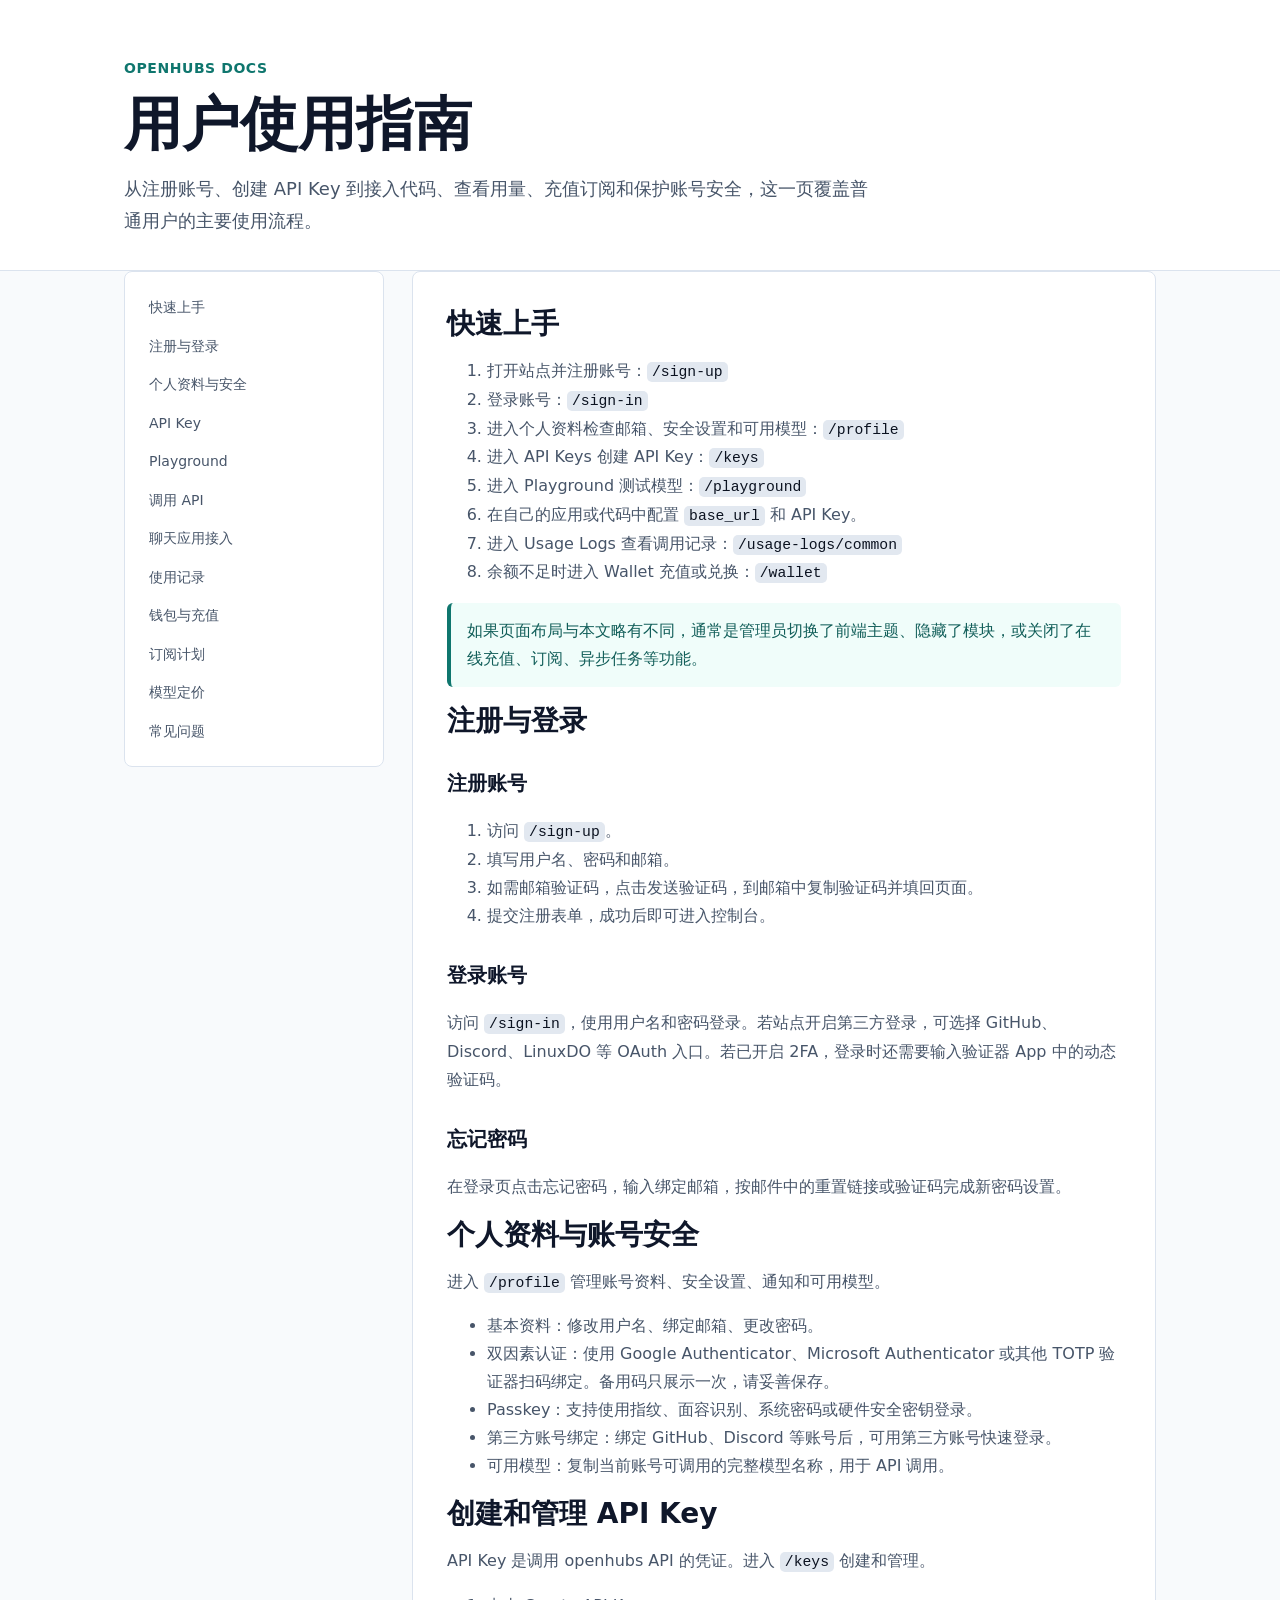
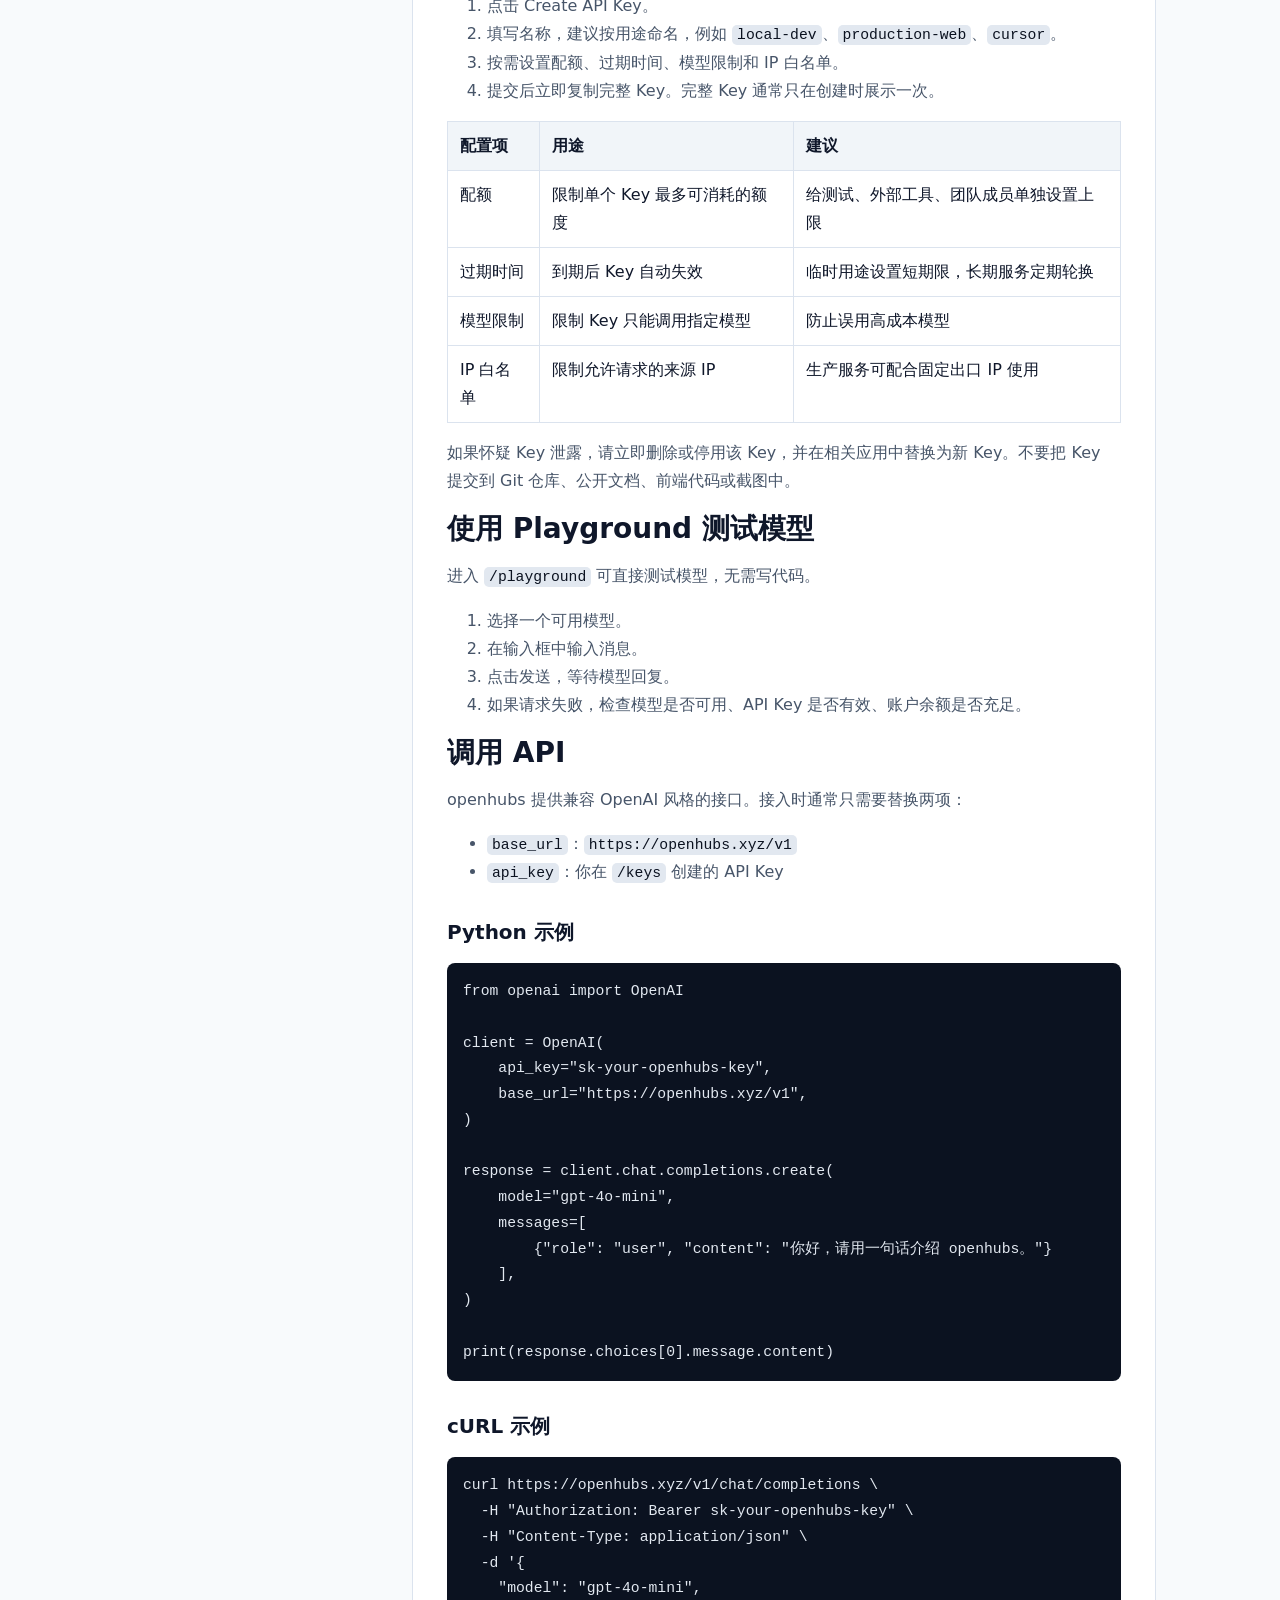
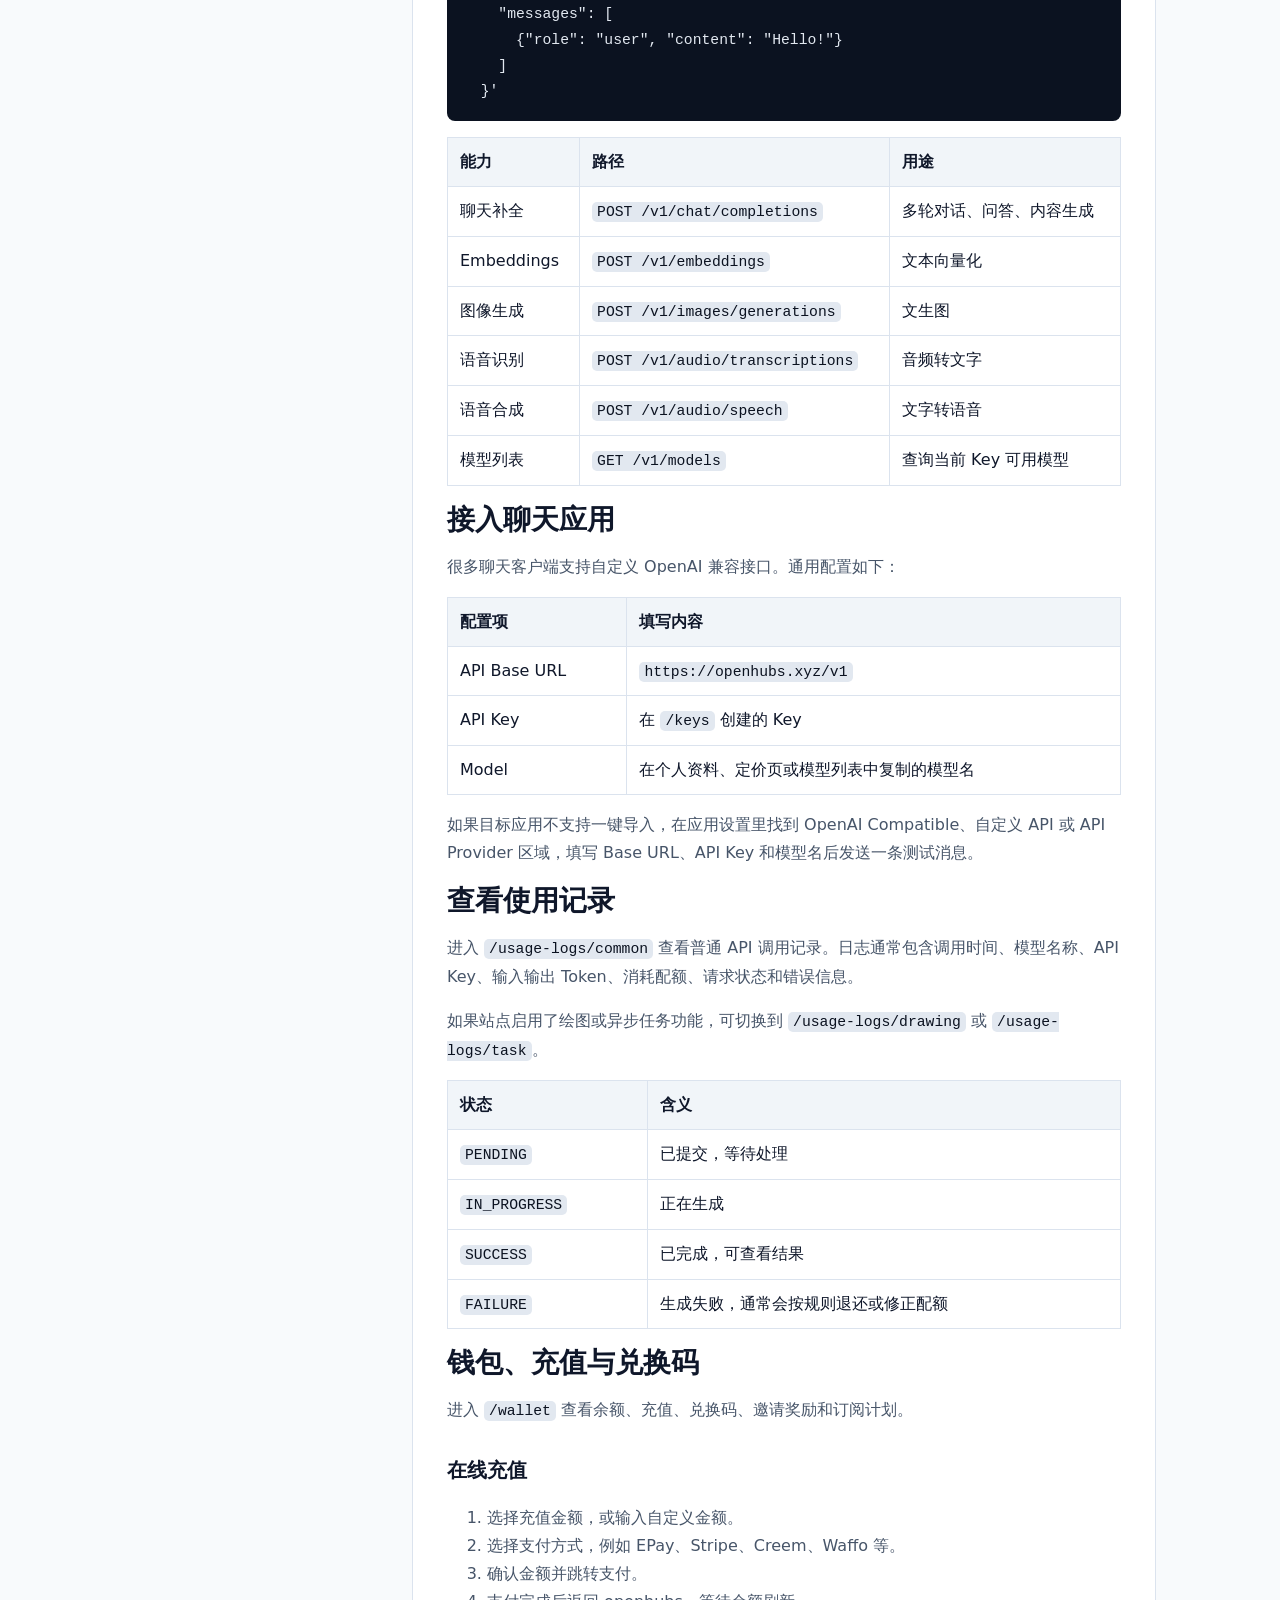
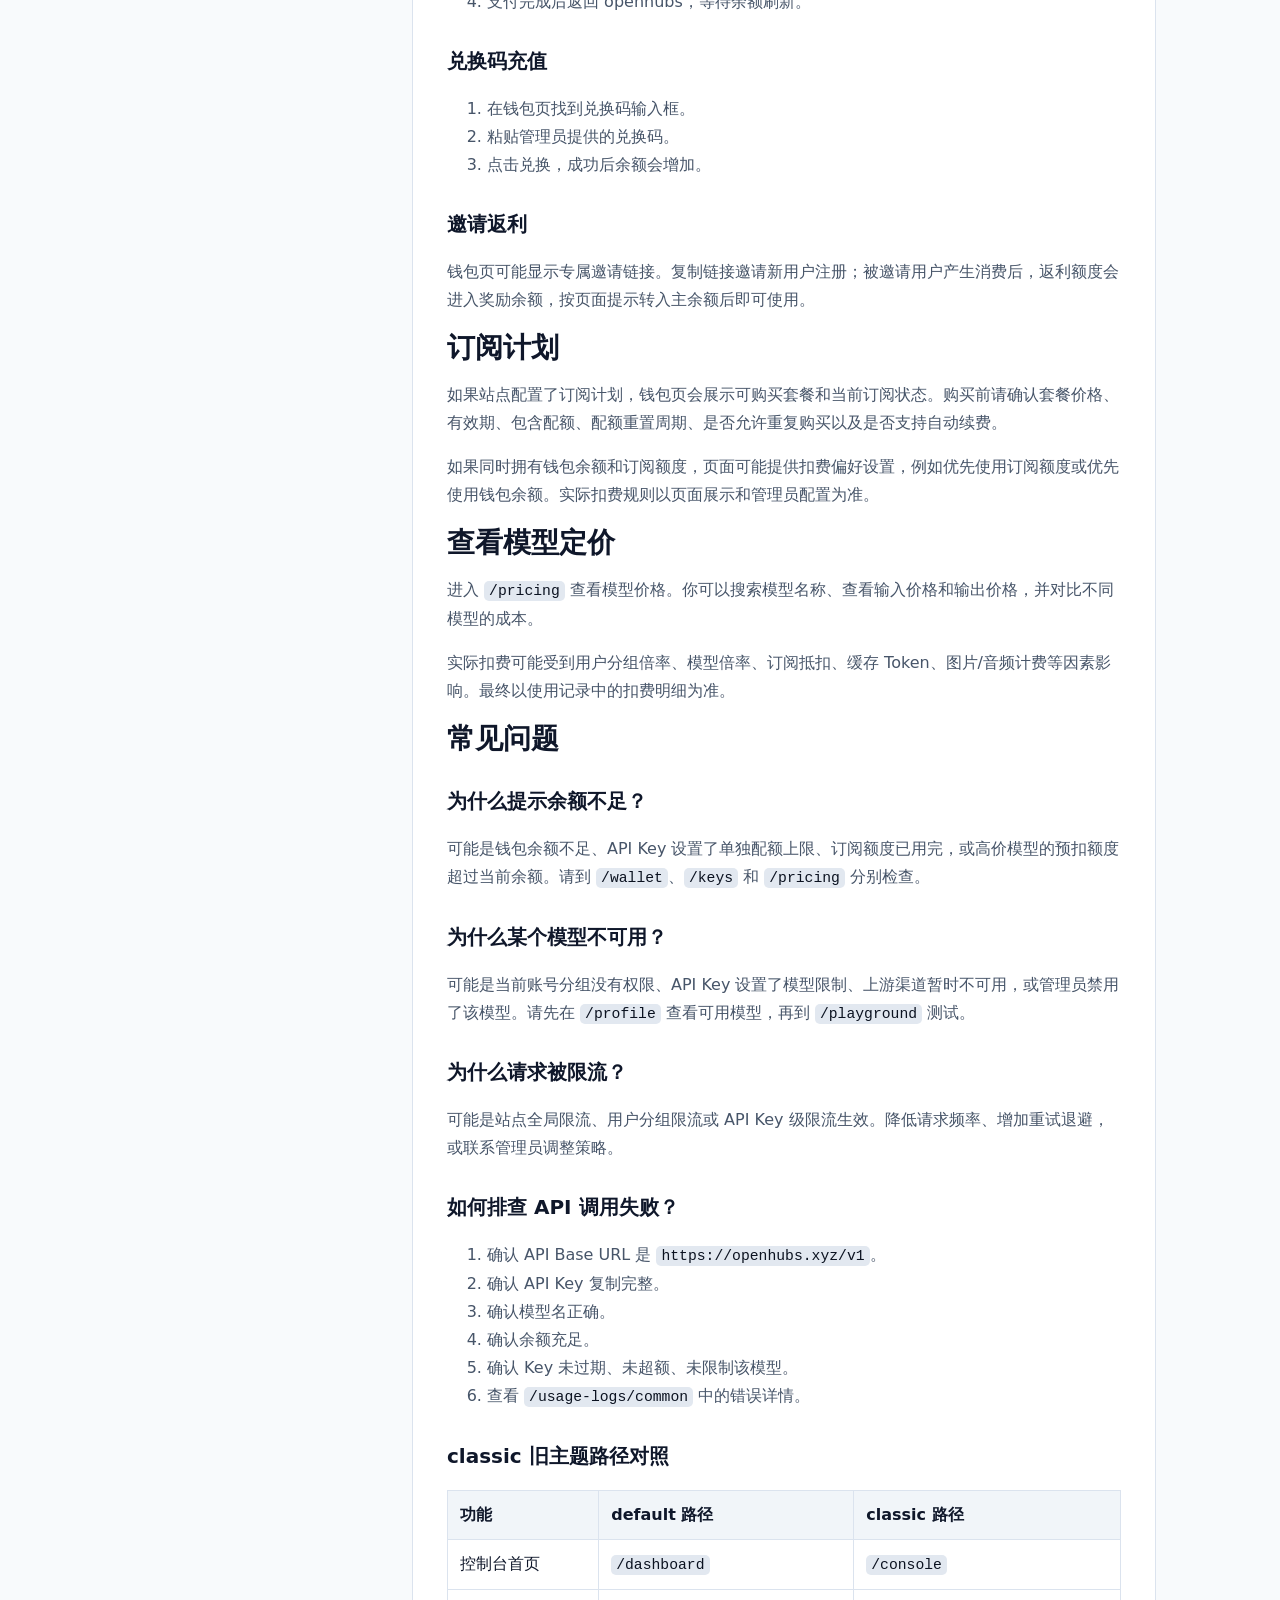
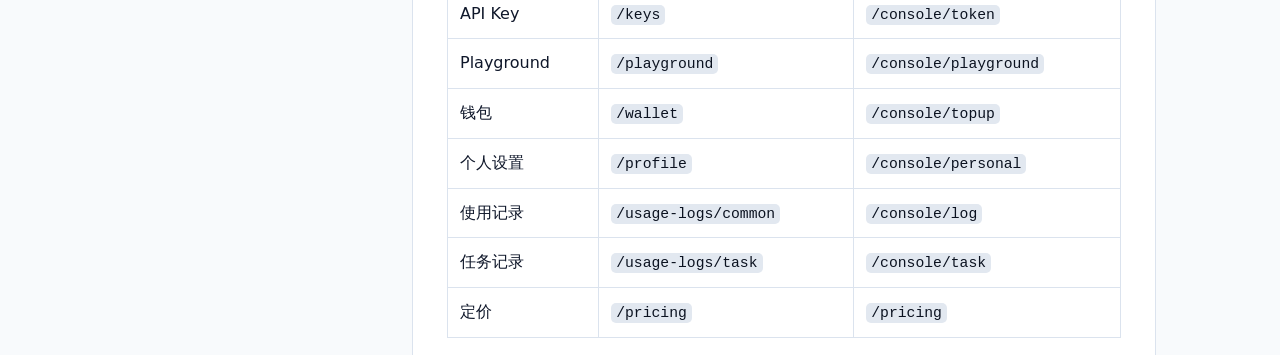
==== deploy/docs/user-guide/index.html @ 46c9d1e5 "Make shared links and onboarding reflect openhubs The deployed site still exposed New API in browser" ====
<!doctype html>
<html lang="zh-CN">
  <head>
    <meta charset="utf-8" />
    <meta name="viewport" content="width=device-width, initial-scale=1" />
    <title>openhubs 用户使用指南</title>
    <meta name="description" content="openhubs 注册登录、创建 API Key、调用 API、查看用量、充值订阅和账号安全指南。" />
    <style>
      :root {
        color-scheme: light;
        --bg: #f8fafc;
        --panel: #ffffff;
        --text: #0f172a;
        --muted: #475569;
        --border: #dbe3ee;
        --accent: #0f766e;
        --accent-soft: #ccfbf1;
        --code: #0b1220;
      }
      * {
        box-sizing: border-box;
      }
      body {
        margin: 0;
        background: var(--bg);
        color: var(--text);
        font-family:
          ui-sans-serif,
          system-ui,
          -apple-system,
          BlinkMacSystemFont,
          "Segoe UI",
          sans-serif;
        line-height: 1.75;
      }
      header {
        border-bottom: 1px solid var(--border);
        background: var(--panel);
      }
      .wrap {
        max-width: 1080px;
        margin: 0 auto;
        padding: 0 24px;
      }
      .hero {
        padding: 56px 24px 34px;
      }
      .eyebrow {
        margin: 0 0 12px;
        color: var(--accent);
        font-size: 14px;
        font-weight: 700;
        letter-spacing: 0.04em;
        text-transform: uppercase;
      }
      h1 {
        margin: 0;
        font-size: clamp(34px, 6vw, 58px);
        line-height: 1.08;
        letter-spacing: 0;
      }
      .lead {
        max-width: 760px;
        margin: 18px 0 0;
        color: var(--muted);
        font-size: 18px;
      }
      main {
        display: grid;
        grid-template-columns: 260px minmax(0, 1fr);
        gap: 28px;
        padding: 30px 24px 64px;
      }
      nav {
        position: sticky;
        top: 20px;
        align-self: start;
        border: 1px solid var(--border);
        border-radius: 8px;
        background: var(--panel);
        padding: 16px;
      }
      nav a {
        display: block;
        padding: 7px 8px;
        border-radius: 6px;
        color: var(--muted);
        text-decoration: none;
        font-size: 14px;
      }
      nav a:hover {
        background: var(--accent-soft);
        color: var(--accent);
      }
      article {
        min-width: 0;
        border: 1px solid var(--border);
        border-radius: 8px;
        background: var(--panel);
        padding: 34px;
      }
      h2 {
        margin: 42px 0 12px;
        padding-top: 10px;
        border-top: 1px solid var(--border);
        font-size: 28px;
        line-height: 1.25;
      }
      h2:first-child {
        margin-top: 0;
        padding-top: 0;
        border-top: 0;
      }
      h3 {
        margin: 28px 0 8px;
        font-size: 20px;
      }
      p,
      ul,
      ol {
        color: var(--muted);
      }
      a {
        color: var(--accent);
      }
      table {
        width: 100%;
        border-collapse: collapse;
        margin: 16px 0;
        overflow-wrap: anywhere;
      }
      th,
      td {
        border: 1px solid var(--border);
        padding: 10px 12px;
        text-align: left;
        vertical-align: top;
      }
      th {
        background: #f1f5f9;
        color: var(--text);
      }
      code {
        border-radius: 5px;
        background: #e2e8f0;
        padding: 2px 5px;
        color: var(--code);
        font-family: ui-monospace, SFMono-Regular, Menlo, Consolas, monospace;
        font-size: 0.92em;
      }
      pre {
        overflow-x: auto;
        border-radius: 8px;
        background: #0b1220;
        padding: 16px;
      }
      pre code {
        background: transparent;
        padding: 0;
        color: #e2e8f0;
      }
      .notice {
        border-left: 4px solid var(--accent);
        border-radius: 6px;
        background: #f0fdfa;
        padding: 14px 16px;
        color: #115e59;
      }
      @media (max-width: 860px) {
        main {
          display: block;
        }
        nav {
          position: static;
          margin-bottom: 18px;
        }
        article {
          padding: 24px;
        }
      }
    </style>
  </head>
  <body>
    <header>
      <div class="wrap hero">
        <p class="eyebrow">openhubs docs</p>
        <h1>用户使用指南</h1>
        <p class="lead">
          从注册账号、创建 API Key 到接入代码、查看用量、充值订阅和保护账号安全，这一页覆盖普通用户的主要使用流程。
        </p>
      </div>
    </header>
    <main class="wrap">
      <nav aria-label="目录">
        <a href="#quick-start">快速上手</a>
        <a href="#account">注册与登录</a>
        <a href="#security">个人资料与安全</a>
        <a href="#keys">API Key</a>
        <a href="#playground">Playground</a>
        <a href="#api">调用 API</a>
        <a href="#apps">聊天应用接入</a>
        <a href="#logs">使用记录</a>
        <a href="#wallet">钱包与充值</a>
        <a href="#subscription">订阅计划</a>
        <a href="#pricing">模型定价</a>
        <a href="#faq">常见问题</a>
      </nav>
      <article>
        <section id="quick-start">
          <h2>快速上手</h2>
          <ol>
            <li>打开站点并注册账号：<code>/sign-up</code></li>
            <li>登录账号：<code>/sign-in</code></li>
            <li>进入个人资料检查邮箱、安全设置和可用模型：<code>/profile</code></li>
            <li>进入 API Keys 创建 API Key：<code>/keys</code></li>
            <li>进入 Playground 测试模型：<code>/playground</code></li>
            <li>在自己的应用或代码中配置 <code>base_url</code> 和 API Key。</li>
            <li>进入 Usage Logs 查看调用记录：<code>/usage-logs/common</code></li>
            <li>余额不足时进入 Wallet 充值或兑换：<code>/wallet</code></li>
          </ol>
          <p class="notice">
            如果页面布局与本文略有不同，通常是管理员切换了前端主题、隐藏了模块，或关闭了在线充值、订阅、异步任务等功能。
          </p>
        </section>

        <section id="account">
          <h2>注册与登录</h2>
          <h3>注册账号</h3>
          <ol>
            <li>访问 <code>/sign-up</code>。</li>
            <li>填写用户名、密码和邮箱。</li>
            <li>如需邮箱验证码，点击发送验证码，到邮箱中复制验证码并填回页面。</li>
            <li>提交注册表单，成功后即可进入控制台。</li>
          </ol>
          <h3>登录账号</h3>
          <p>
            访问 <code>/sign-in</code>，使用用户名和密码登录。若站点开启第三方登录，可选择 GitHub、Discord、LinuxDO 等 OAuth 入口。若已开启 2FA，登录时还需要输入验证器 App 中的动态验证码。
          </p>
          <h3>忘记密码</h3>
          <p>在登录页点击忘记密码，输入绑定邮箱，按邮件中的重置链接或验证码完成新密码设置。</p>
        </section>

        <section id="security">
          <h2>个人资料与账号安全</h2>
          <p>进入 <code>/profile</code> 管理账号资料、安全设置、通知和可用模型。</p>
          <ul>
            <li>基本资料：修改用户名、绑定邮箱、更改密码。</li>
            <li>双因素认证：使用 Google Authenticator、Microsoft Authenticator 或其他 TOTP 验证器扫码绑定。备用码只展示一次，请妥善保存。</li>
            <li>Passkey：支持使用指纹、面容识别、系统密码或硬件安全密钥登录。</li>
            <li>第三方账号绑定：绑定 GitHub、Discord 等账号后，可用第三方账号快速登录。</li>
            <li>可用模型：复制当前账号可调用的完整模型名称，用于 API 调用。</li>
          </ul>
        </section>

        <section id="keys">
          <h2>创建和管理 API Key</h2>
          <p>API Key 是调用 openhubs API 的凭证。进入 <code>/keys</code> 创建和管理。</p>
          <ol>
            <li>点击 Create API Key。</li>
            <li>填写名称，建议按用途命名，例如 <code>local-dev</code>、<code>production-web</code>、<code>cursor</code>。</li>
            <li>按需设置配额、过期时间、模型限制和 IP 白名单。</li>
            <li>提交后立即复制完整 Key。完整 Key 通常只在创建时展示一次。</li>
          </ol>
          <table>
            <thead>
              <tr><th>配置项</th><th>用途</th><th>建议</th></tr>
            </thead>
            <tbody>
              <tr><td>配额</td><td>限制单个 Key 最多可消耗的额度</td><td>给测试、外部工具、团队成员单独设置上限</td></tr>
              <tr><td>过期时间</td><td>到期后 Key 自动失效</td><td>临时用途设置短期限，长期服务定期轮换</td></tr>
              <tr><td>模型限制</td><td>限制 Key 只能调用指定模型</td><td>防止误用高成本模型</td></tr>
              <tr><td>IP 白名单</td><td>限制允许请求的来源 IP</td><td>生产服务可配合固定出口 IP 使用</td></tr>
            </tbody>
          </table>
          <p>如果怀疑 Key 泄露，请立即删除或停用该 Key，并在相关应用中替换为新 Key。不要把 Key 提交到 Git 仓库、公开文档、前端代码或截图中。</p>
        </section>

        <section id="playground">
          <h2>使用 Playground 测试模型</h2>
          <p>进入 <code>/playground</code> 可直接测试模型，无需写代码。</p>
          <ol>
            <li>选择一个可用模型。</li>
            <li>在输入框中输入消息。</li>
            <li>点击发送，等待模型回复。</li>
            <li>如果请求失败，检查模型是否可用、API Key 是否有效、账户余额是否充足。</li>
          </ol>
        </section>

        <section id="api">
          <h2>调用 API</h2>
          <p>openhubs 提供兼容 OpenAI 风格的接口。接入时通常只需要替换两项：</p>
          <ul>
            <li><code>base_url</code>：<code>https://openhubs.xyz/v1</code></li>
            <li><code>api_key</code>：你在 <code>/keys</code> 创建的 API Key</li>
          </ul>
          <h3>Python 示例</h3>
          <pre><code>from openai import OpenAI

client = OpenAI(
    api_key="sk-your-openhubs-key",
    base_url="https://openhubs.xyz/v1",
)

response = client.chat.completions.create(
    model="gpt-4o-mini",
    messages=[
        {"role": "user", "content": "你好，请用一句话介绍 openhubs。"}
    ],
)

print(response.choices[0].message.content)</code></pre>
          <h3>cURL 示例</h3>
          <pre><code>curl https://openhubs.xyz/v1/chat/completions \
  -H "Authorization: Bearer sk-your-openhubs-key" \
  -H "Content-Type: application/json" \
  -d '{
    "model": "gpt-4o-mini",
    "messages": [
      {"role": "user", "content": "Hello!"}
    ]
  }'</code></pre>
          <table>
            <thead>
              <tr><th>能力</th><th>路径</th><th>用途</th></tr>
            </thead>
            <tbody>
              <tr><td>聊天补全</td><td><code>POST /v1/chat/completions</code></td><td>多轮对话、问答、内容生成</td></tr>
              <tr><td>Embeddings</td><td><code>POST /v1/embeddings</code></td><td>文本向量化</td></tr>
              <tr><td>图像生成</td><td><code>POST /v1/images/generations</code></td><td>文生图</td></tr>
              <tr><td>语音识别</td><td><code>POST /v1/audio/transcriptions</code></td><td>音频转文字</td></tr>
              <tr><td>语音合成</td><td><code>POST /v1/audio/speech</code></td><td>文字转语音</td></tr>
              <tr><td>模型列表</td><td><code>GET /v1/models</code></td><td>查询当前 Key 可用模型</td></tr>
            </tbody>
          </table>
        </section>

        <section id="apps">
          <h2>接入聊天应用</h2>
          <p>很多聊天客户端支持自定义 OpenAI 兼容接口。通用配置如下：</p>
          <table>
            <thead>
              <tr><th>配置项</th><th>填写内容</th></tr>
            </thead>
            <tbody>
              <tr><td>API Base URL</td><td><code>https://openhubs.xyz/v1</code></td></tr>
              <tr><td>API Key</td><td>在 <code>/keys</code> 创建的 Key</td></tr>
              <tr><td>Model</td><td>在个人资料、定价页或模型列表中复制的模型名</td></tr>
            </tbody>
          </table>
          <p>如果目标应用不支持一键导入，在应用设置里找到 OpenAI Compatible、自定义 API 或 API Provider 区域，填写 Base URL、API Key 和模型名后发送一条测试消息。</p>
        </section>

        <section id="logs">
          <h2>查看使用记录</h2>
          <p>进入 <code>/usage-logs/common</code> 查看普通 API 调用记录。日志通常包含调用时间、模型名称、API Key、输入输出 Token、消耗配额、请求状态和错误信息。</p>
          <p>如果站点启用了绘图或异步任务功能，可切换到 <code>/usage-logs/drawing</code> 或 <code>/usage-logs/task</code>。</p>
          <table>
            <thead>
              <tr><th>状态</th><th>含义</th></tr>
            </thead>
            <tbody>
              <tr><td><code>PENDING</code></td><td>已提交，等待处理</td></tr>
              <tr><td><code>IN_PROGRESS</code></td><td>正在生成</td></tr>
              <tr><td><code>SUCCESS</code></td><td>已完成，可查看结果</td></tr>
              <tr><td><code>FAILURE</code></td><td>生成失败，通常会按规则退还或修正配额</td></tr>
            </tbody>
          </table>
        </section>

        <section id="wallet">
          <h2>钱包、充值与兑换码</h2>
          <p>进入 <code>/wallet</code> 查看余额、充值、兑换码、邀请奖励和订阅计划。</p>
          <h3>在线充值</h3>
          <ol>
            <li>选择充值金额，或输入自定义金额。</li>
            <li>选择支付方式，例如 EPay、Stripe、Creem、Waffo 等。</li>
            <li>确认金额并跳转支付。</li>
            <li>支付完成后返回 openhubs，等待余额刷新。</li>
          </ol>
          <h3>兑换码充值</h3>
          <ol>
            <li>在钱包页找到兑换码输入框。</li>
            <li>粘贴管理员提供的兑换码。</li>
            <li>点击兑换，成功后余额会增加。</li>
          </ol>
          <h3>邀请返利</h3>
          <p>钱包页可能显示专属邀请链接。复制链接邀请新用户注册；被邀请用户产生消费后，返利额度会进入奖励余额，按页面提示转入主余额后即可使用。</p>
        </section>

        <section id="subscription">
          <h2>订阅计划</h2>
          <p>如果站点配置了订阅计划，钱包页会展示可购买套餐和当前订阅状态。购买前请确认套餐价格、有效期、包含配额、配额重置周期、是否允许重复购买以及是否支持自动续费。</p>
          <p>如果同时拥有钱包余额和订阅额度，页面可能提供扣费偏好设置，例如优先使用订阅额度或优先使用钱包余额。实际扣费规则以页面展示和管理员配置为准。</p>
        </section>

        <section id="pricing">
          <h2>查看模型定价</h2>
          <p>进入 <code>/pricing</code> 查看模型价格。你可以搜索模型名称、查看输入价格和输出价格，并对比不同模型的成本。</p>
          <p>实际扣费可能受到用户分组倍率、模型倍率、订阅抵扣、缓存 Token、图片/音频计费等因素影响。最终以使用记录中的扣费明细为准。</p>
        </section>

        <section id="faq">
          <h2>常见问题</h2>
          <h3>为什么提示余额不足？</h3>
          <p>可能是钱包余额不足、API Key 设置了单独配额上限、订阅额度已用完，或高价模型的预扣额度超过当前余额。请到 <code>/wallet</code>、<code>/keys</code> 和 <code>/pricing</code> 分别检查。</p>
          <h3>为什么某个模型不可用？</h3>
          <p>可能是当前账号分组没有权限、API Key 设置了模型限制、上游渠道暂时不可用，或管理员禁用了该模型。请先在 <code>/profile</code> 查看可用模型，再到 <code>/playground</code> 测试。</p>
          <h3>为什么请求被限流？</h3>
          <p>可能是站点全局限流、用户分组限流或 API Key 级限流生效。降低请求频率、增加重试退避，或联系管理员调整策略。</p>
          <h3>如何排查 API 调用失败？</h3>
          <ol>
            <li>确认 API Base URL 是 <code>https://openhubs.xyz/v1</code>。</li>
            <li>确认 API Key 复制完整。</li>
            <li>确认模型名正确。</li>
            <li>确认余额充足。</li>
            <li>确认 Key 未过期、未超额、未限制该模型。</li>
            <li>查看 <code>/usage-logs/common</code> 中的错误详情。</li>
          </ol>
          <h3>classic 旧主题路径对照</h3>
          <table>
            <thead>
              <tr><th>功能</th><th>default 路径</th><th>classic 路径</th></tr>
            </thead>
            <tbody>
              <tr><td>控制台首页</td><td><code>/dashboard</code></td><td><code>/console</code></td></tr>
              <tr><td>API Key</td><td><code>/keys</code></td><td><code>/console/token</code></td></tr>
              <tr><td>Playground</td><td><code>/playground</code></td><td><code>/console/playground</code></td></tr>
              <tr><td>钱包</td><td><code>/wallet</code></td><td><code>/console/topup</code></td></tr>
              <tr><td>个人设置</td><td><code>/profile</code></td><td><code>/console/personal</code></td></tr>
              <tr><td>使用记录</td><td><code>/usage-logs/common</code></td><td><code>/console/log</code></td></tr>
              <tr><td>任务记录</td><td><code>/usage-logs/task</code></td><td><code>/console/task</code></td></tr>
              <tr><td>定价</td><td><code>/pricing</code></td><td><code>/pricing</code></td></tr>
            </tbody>
          </table>
        </section>
      </article>
    </main>
  </body>
</html>
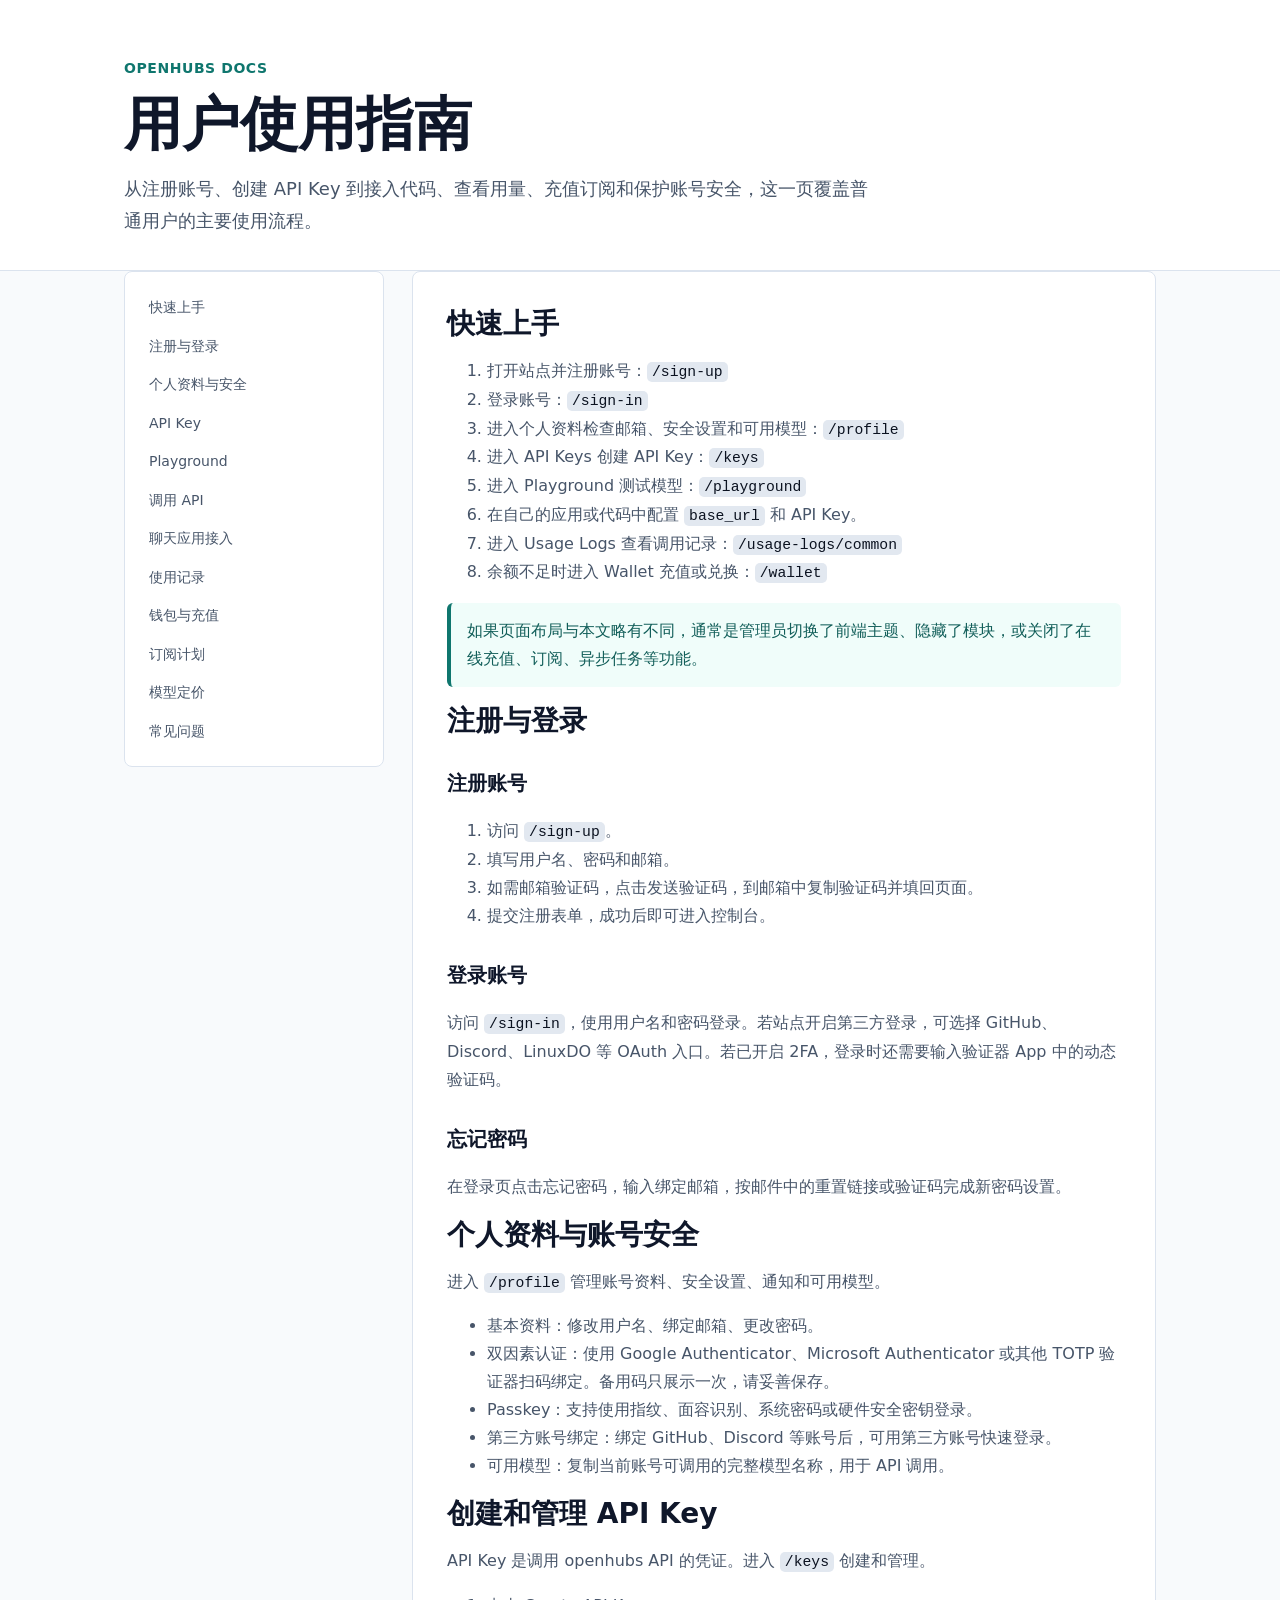
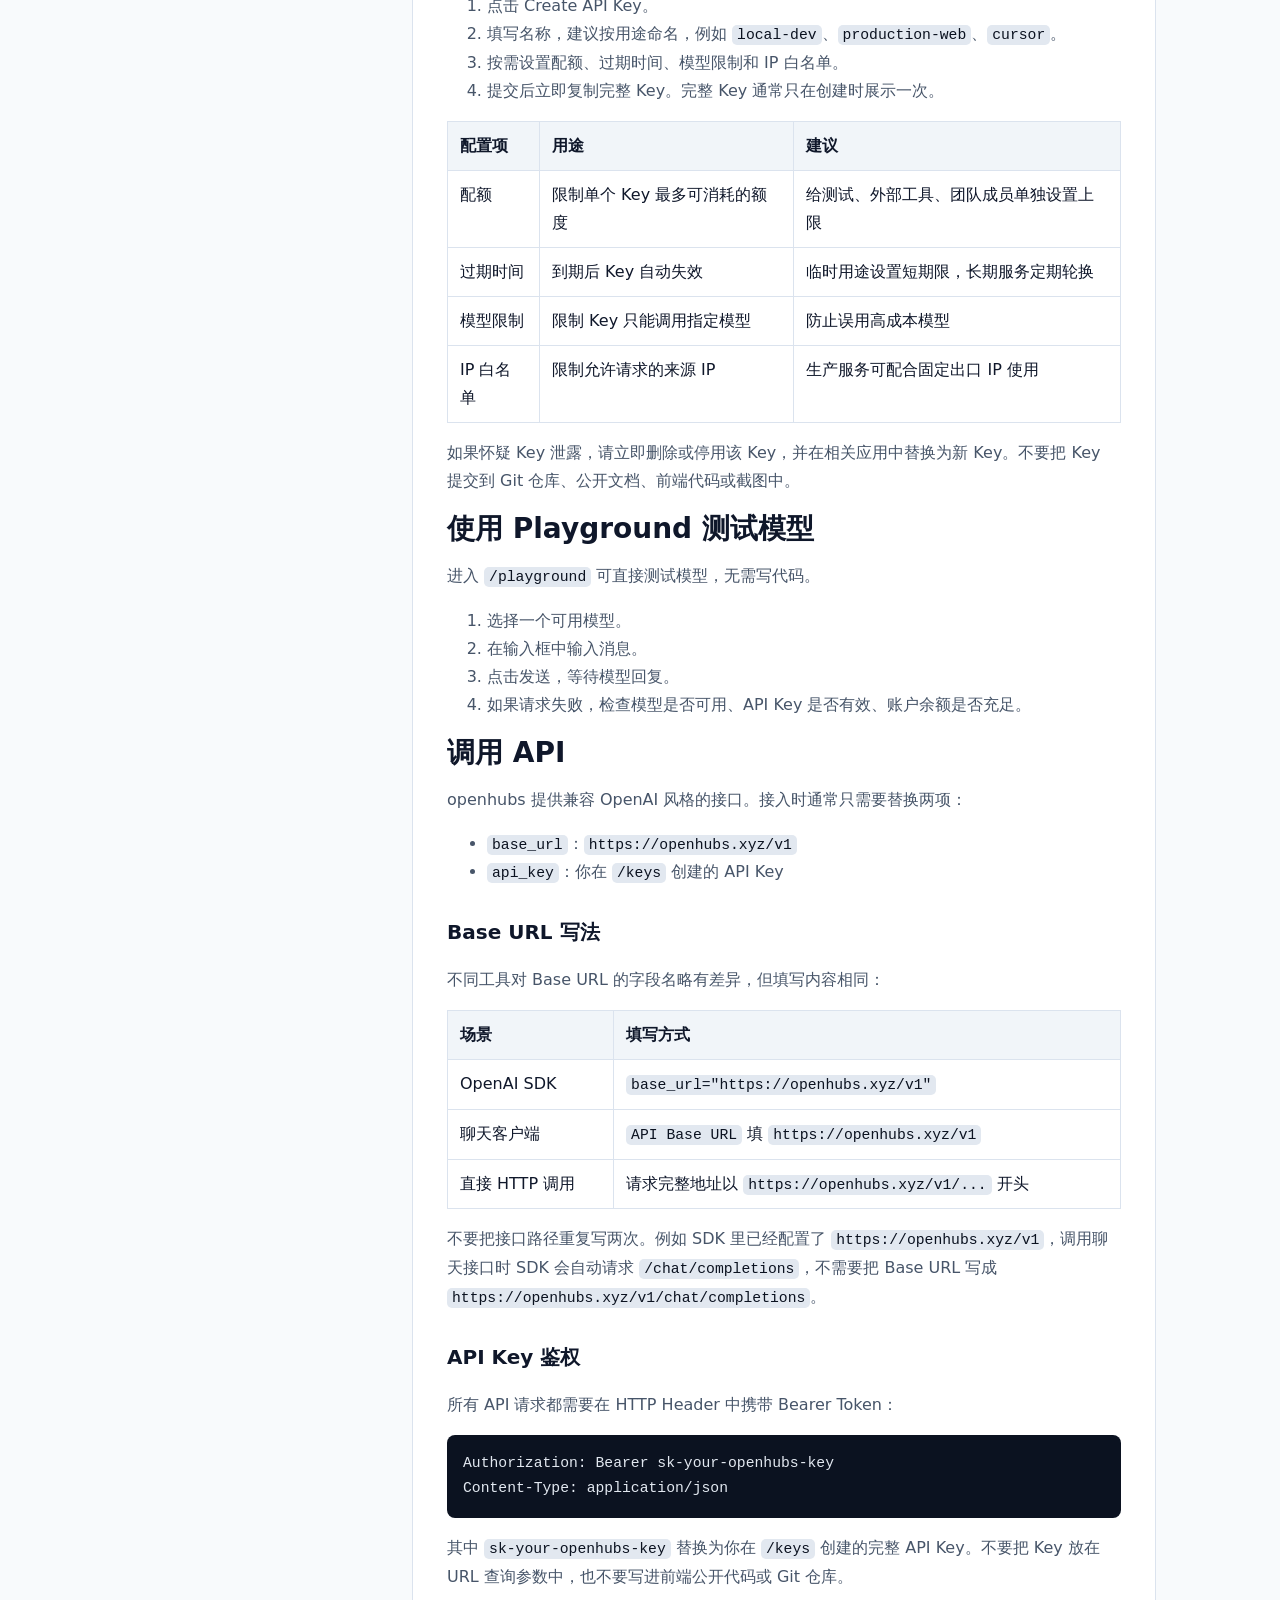
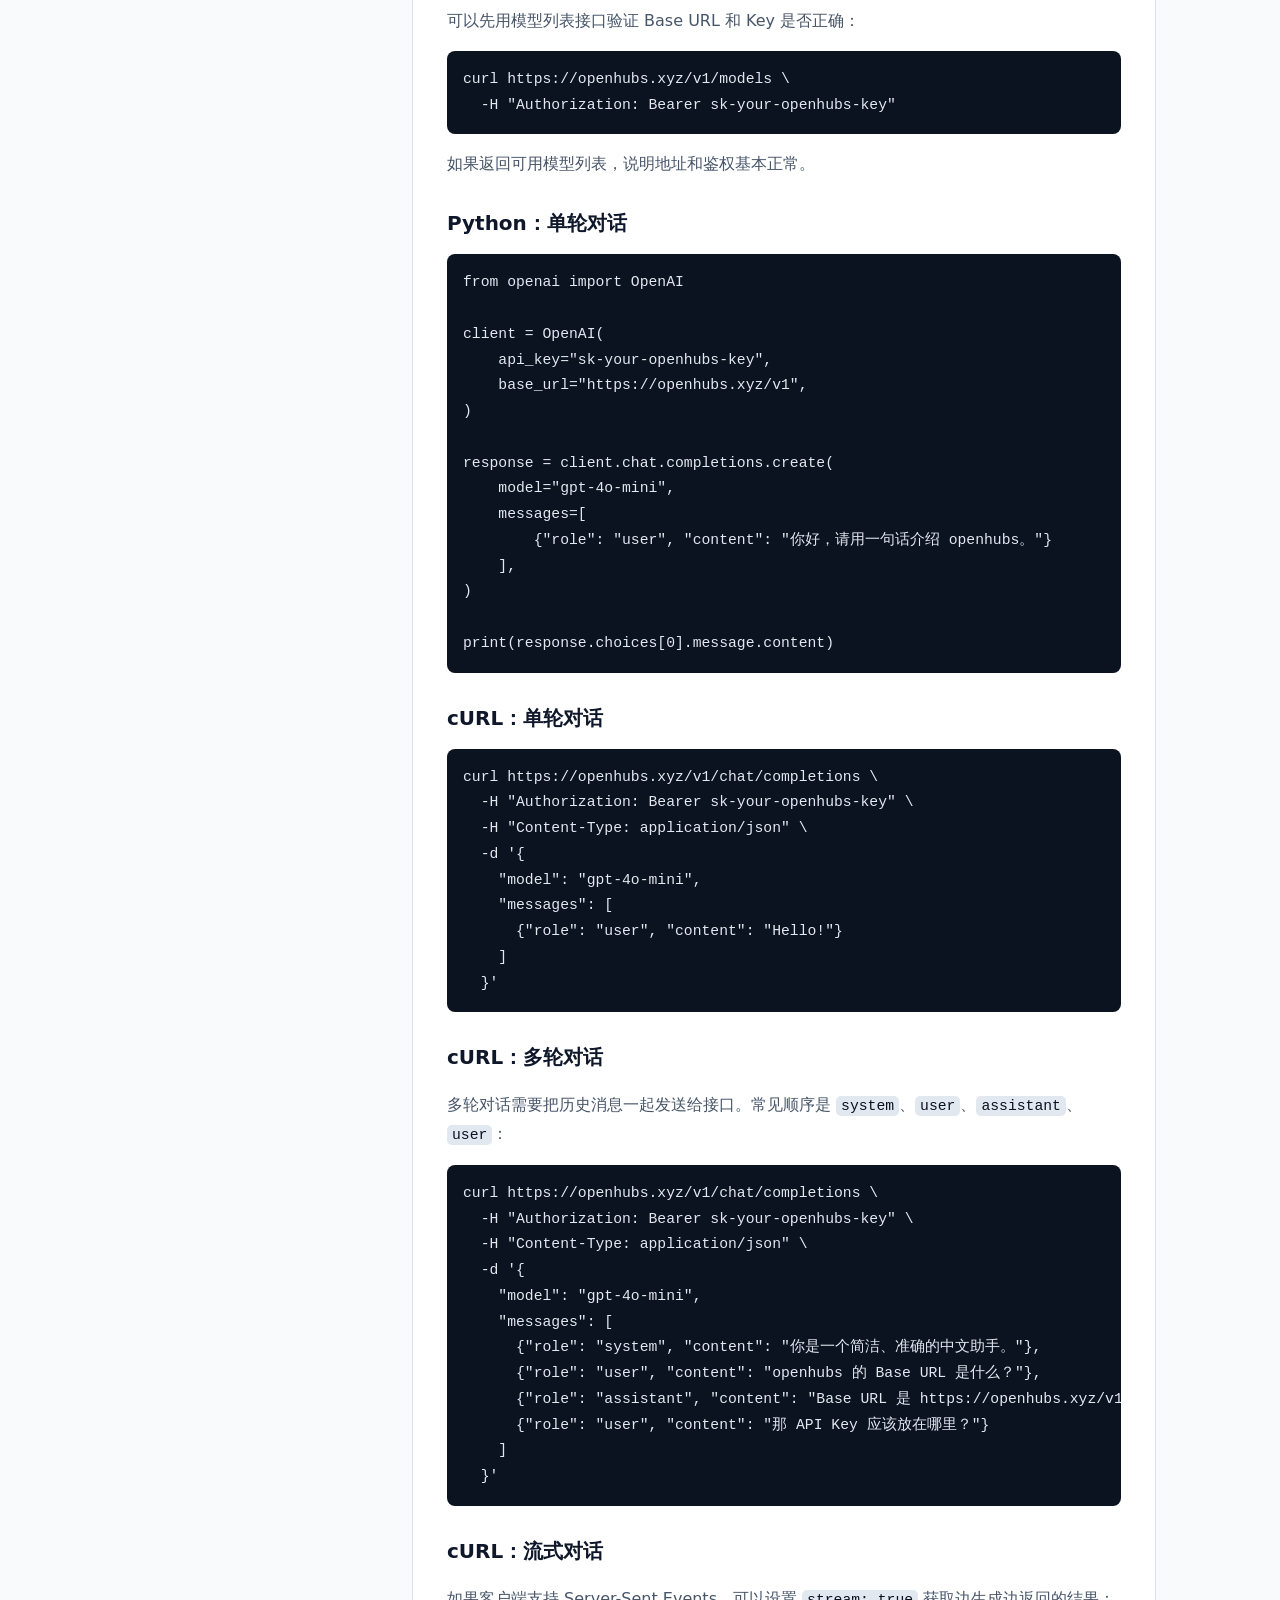
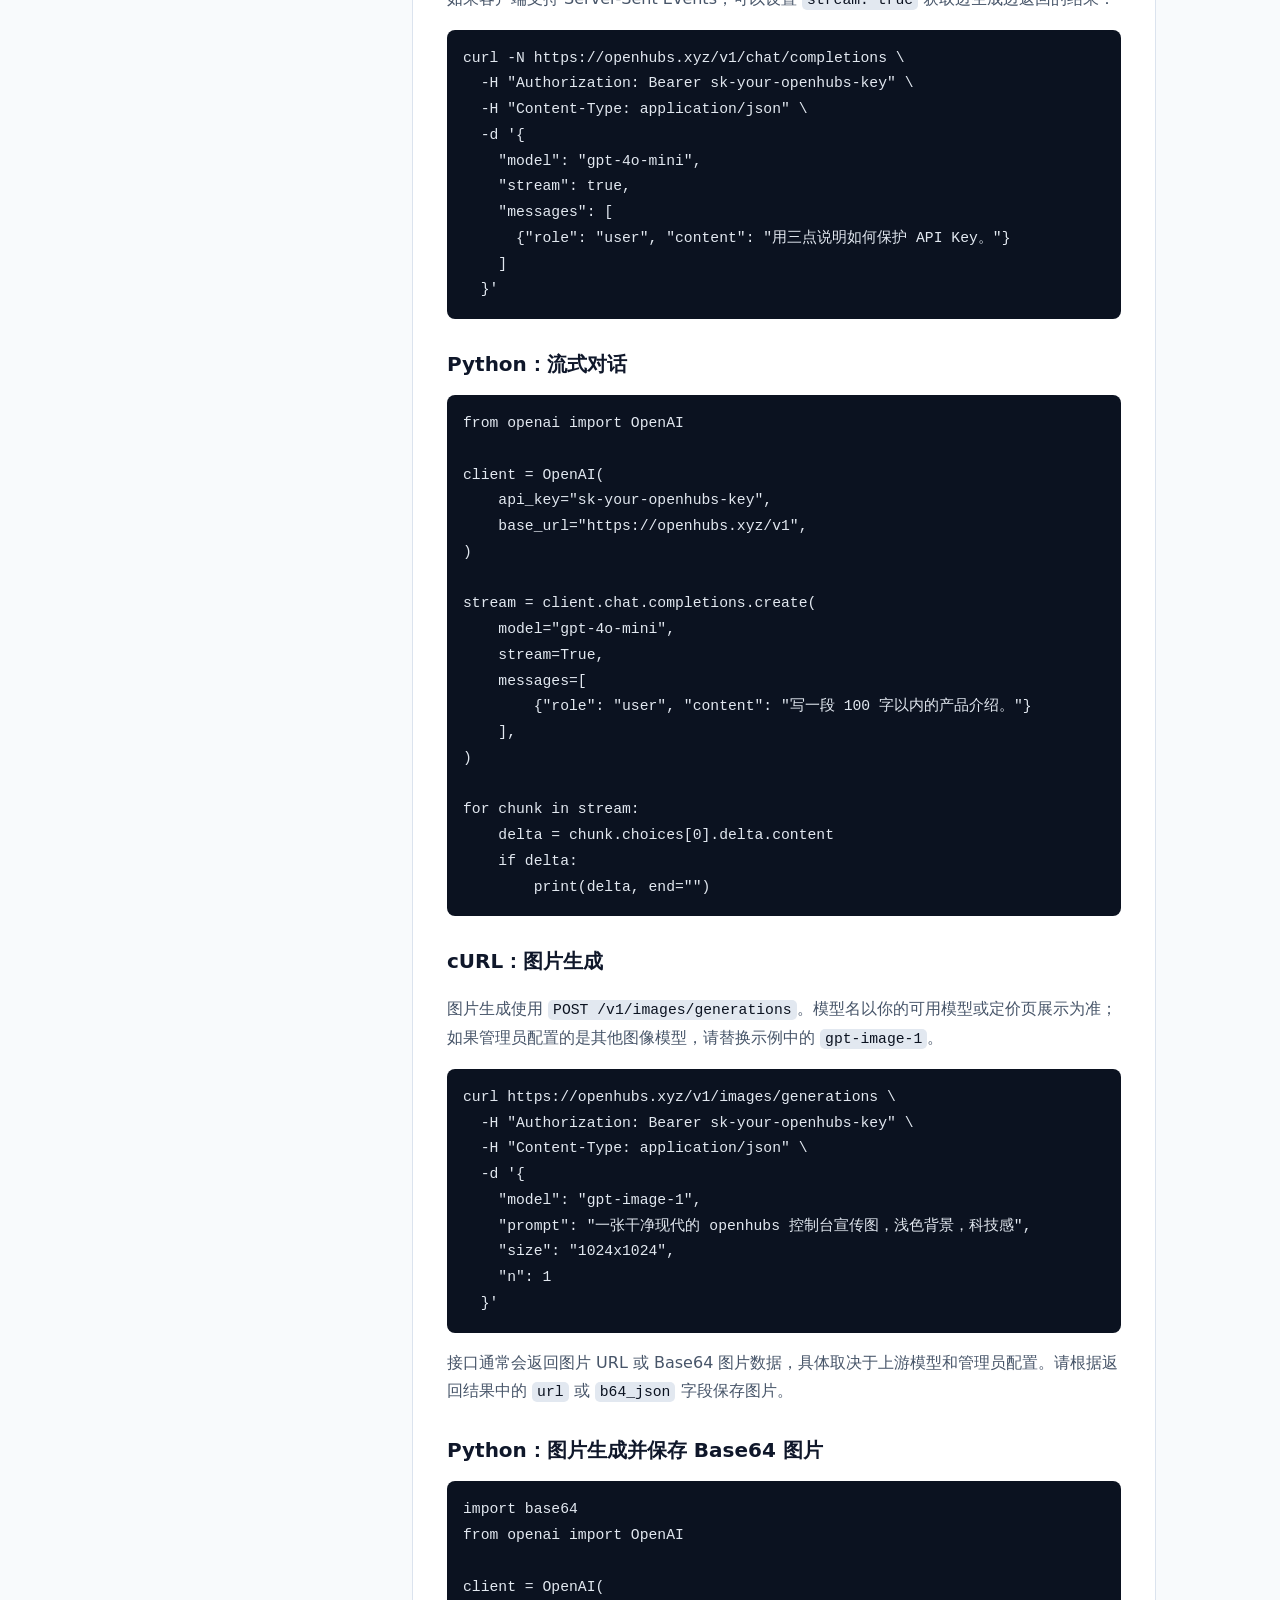
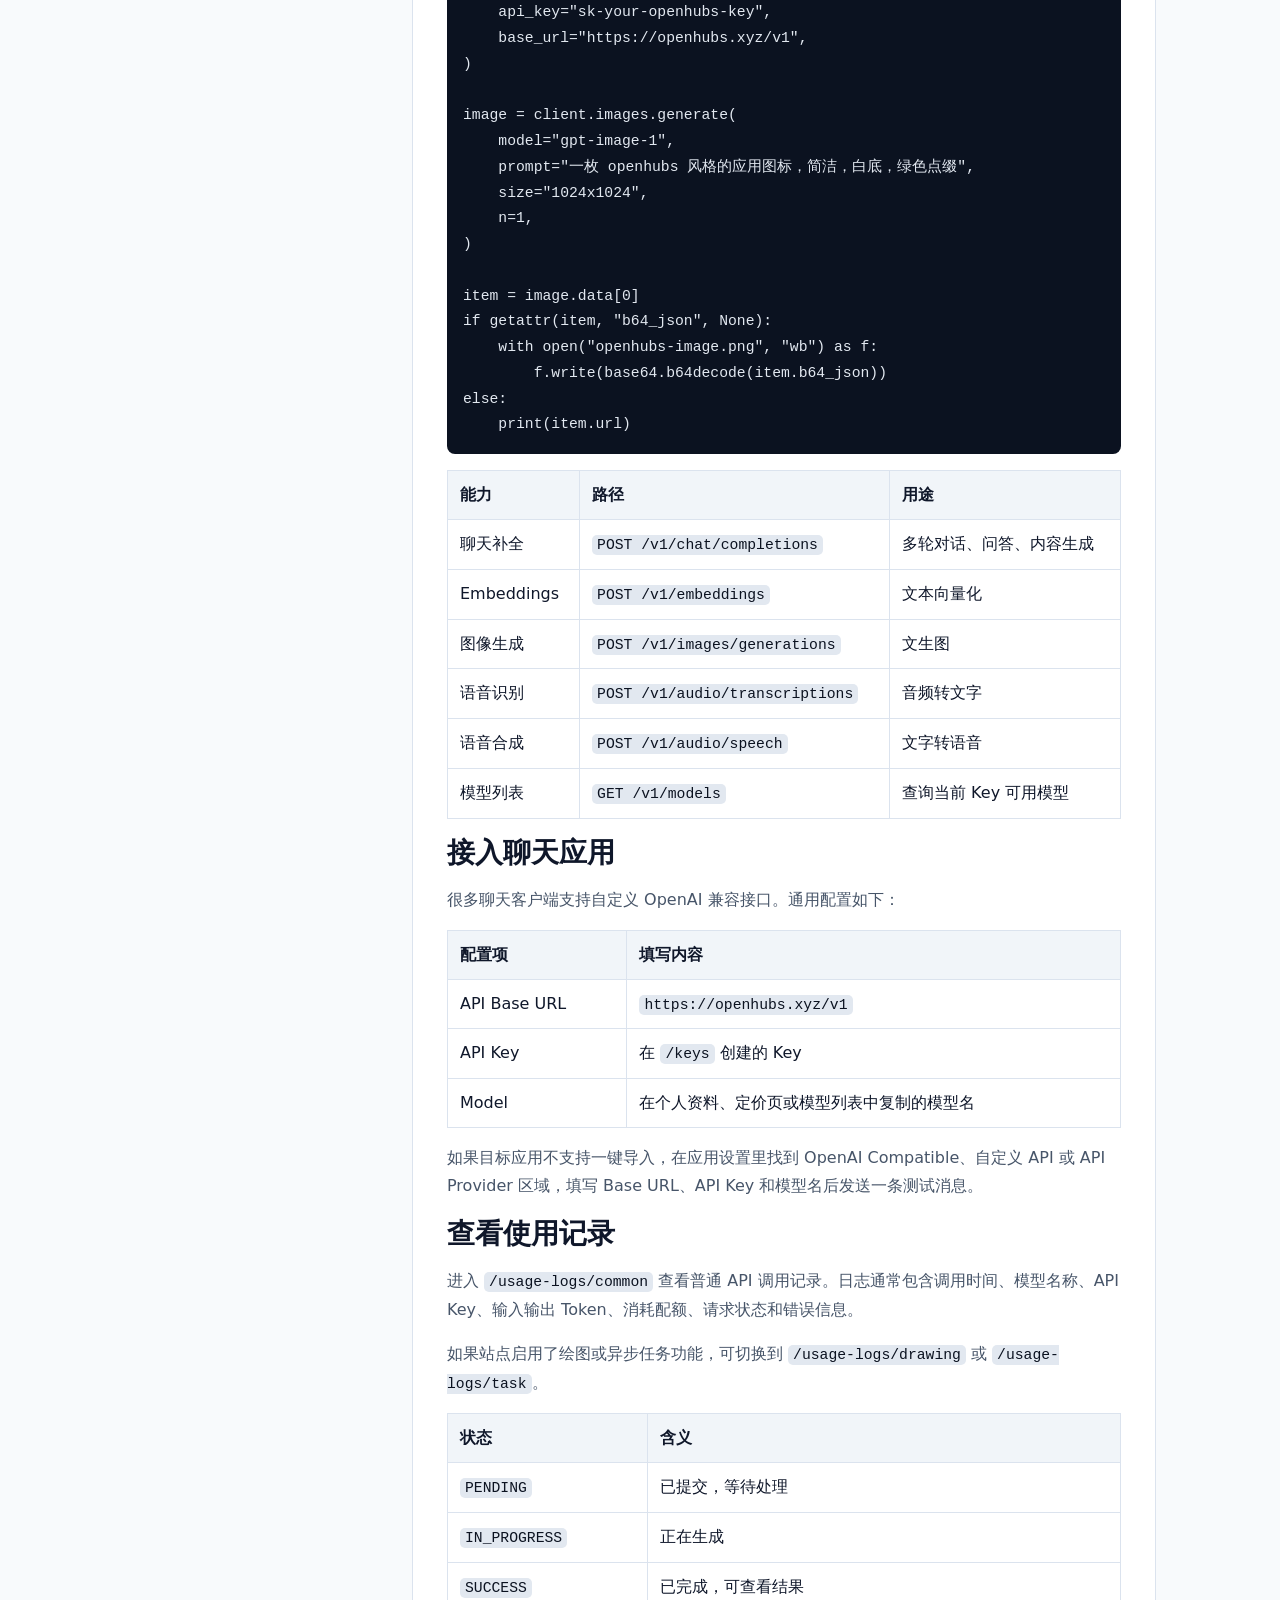
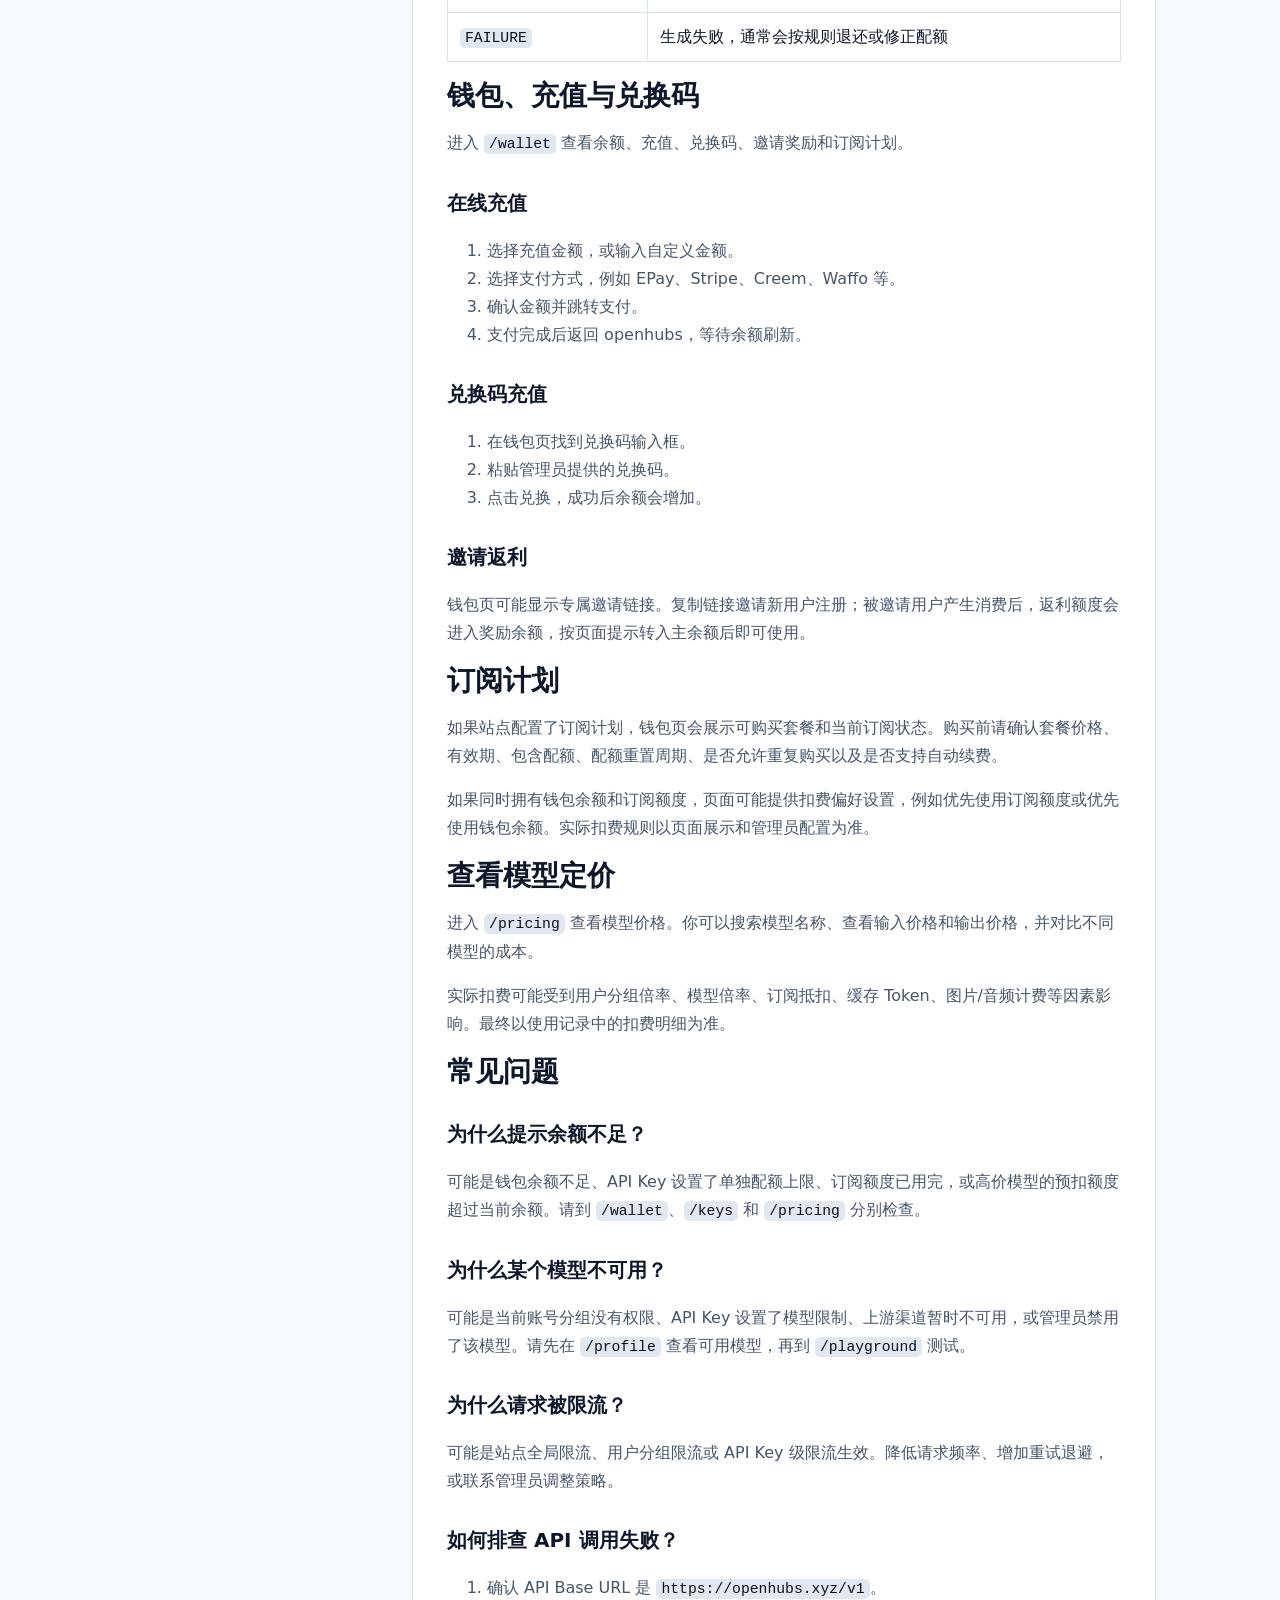
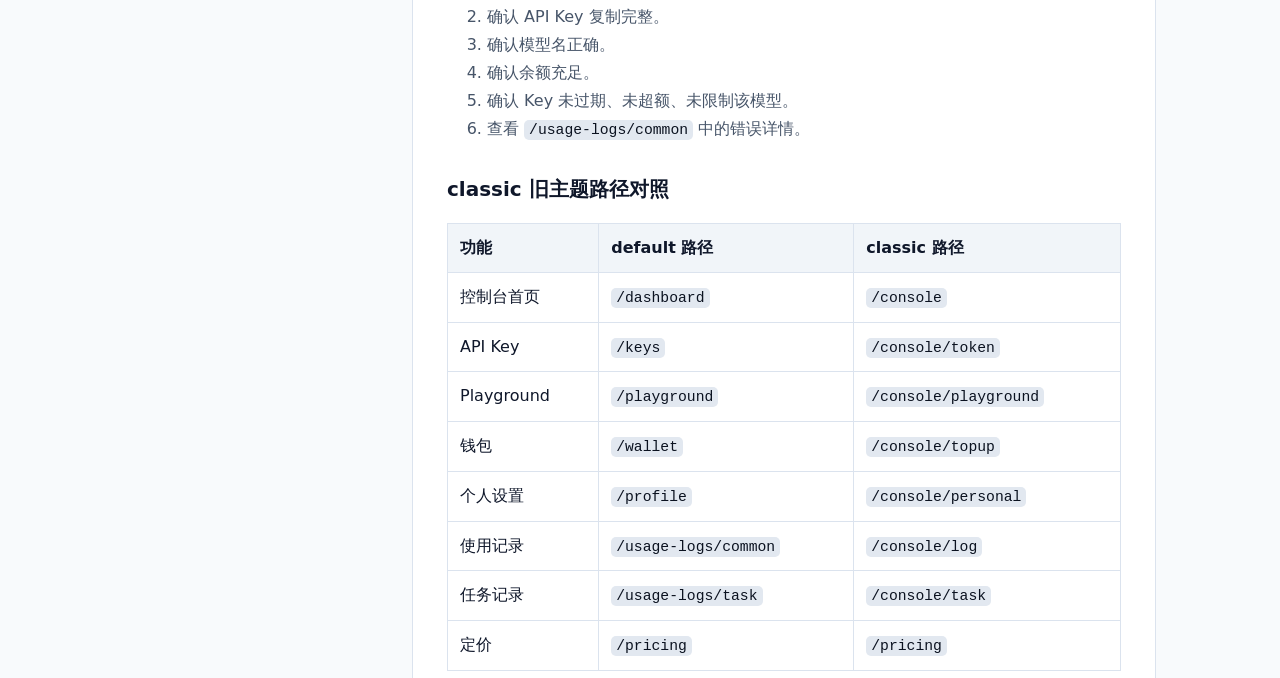
==== commit 3652cacb: "Clarify openhubs API auth examples for users Users need concrete Base URL, Bearer token, chat, strea" ====
--- a/deploy/docs/user-guide/index.html
+++ b/deploy/docs/user-guide/index.html
@@ -293,7 +293,35 @@
             <li><code>base_url</code>：<code>https://openhubs.xyz/v1</code></li>
             <li><code>api_key</code>：你在 <code>/keys</code> 创建的 API Key</li>
           </ul>
-          <h3>Python 示例</h3>
+          <h3>Base URL 写法</h3>
+          <p>不同工具对 Base URL 的字段名略有差异，但填写内容相同：</p>
+          <table>
+            <thead>
+              <tr><th>场景</th><th>填写方式</th></tr>
+            </thead>
+            <tbody>
+              <tr><td>OpenAI SDK</td><td><code>base_url="https://openhubs.xyz/v1"</code></td></tr>
+              <tr><td>聊天客户端</td><td><code>API Base URL</code> 填 <code>https://openhubs.xyz/v1</code></td></tr>
+              <tr><td>直接 HTTP 调用</td><td>请求完整地址以 <code>https://openhubs.xyz/v1/...</code> 开头</td></tr>
+            </tbody>
+          </table>
+          <p>
+            不要把接口路径重复写两次。例如 SDK 里已经配置了 <code>https://openhubs.xyz/v1</code>，调用聊天接口时 SDK 会自动请求 <code>/chat/completions</code>，不需要把 Base URL 写成 <code>https://openhubs.xyz/v1/chat/completions</code>。
+          </p>
+
+          <h3>API Key 鉴权</h3>
+          <p>所有 API 请求都需要在 HTTP Header 中携带 Bearer Token：</p>
+          <pre><code>Authorization: Bearer sk-your-openhubs-key
+Content-Type: application/json</code></pre>
+          <p>
+            其中 <code>sk-your-openhubs-key</code> 替换为你在 <code>/keys</code> 创建的完整 API Key。不要把 Key 放在 URL 查询参数中，也不要写进前端公开代码或 Git 仓库。
+          </p>
+          <p>可以先用模型列表接口验证 Base URL 和 Key 是否正确：</p>
+          <pre><code>curl https://openhubs.xyz/v1/models \
+  -H "Authorization: Bearer sk-your-openhubs-key"</code></pre>
+          <p>如果返回可用模型列表，说明地址和鉴权基本正常。</p>
+
+          <h3>Python：单轮对话</h3>
           <pre><code>from openai import OpenAI
 
 client = OpenAI(
@@ -309,7 +337,7 @@
 )
 
 print(response.choices[0].message.content)</code></pre>
-          <h3>cURL 示例</h3>
+          <h3>cURL：单轮对话</h3>
           <pre><code>curl https://openhubs.xyz/v1/chat/completions \
   -H "Authorization: Bearer sk-your-openhubs-key" \
   -H "Content-Type: application/json" \
@@ -319,6 +347,94 @@
       {"role": "user", "content": "Hello!"}
     ]
   }'</code></pre>
+
+          <h3>cURL：多轮对话</h3>
+          <p>多轮对话需要把历史消息一起发送给接口。常见顺序是 <code>system</code>、<code>user</code>、<code>assistant</code>、<code>user</code>：</p>
+          <pre><code>curl https://openhubs.xyz/v1/chat/completions \
+  -H "Authorization: Bearer sk-your-openhubs-key" \
+  -H "Content-Type: application/json" \
+  -d '{
+    "model": "gpt-4o-mini",
+    "messages": [
+      {"role": "system", "content": "你是一个简洁、准确的中文助手。"},
+      {"role": "user", "content": "openhubs 的 Base URL 是什么？"},
+      {"role": "assistant", "content": "Base URL 是 https://openhubs.xyz/v1。"},
+      {"role": "user", "content": "那 API Key 应该放在哪里？"}
+    ]
+  }'</code></pre>
+
+          <h3>cURL：流式对话</h3>
+          <p>如果客户端支持 Server-Sent Events，可以设置 <code>stream: true</code> 获取边生成边返回的结果：</p>
+          <pre><code>curl -N https://openhubs.xyz/v1/chat/completions \
+  -H "Authorization: Bearer sk-your-openhubs-key" \
+  -H "Content-Type: application/json" \
+  -d '{
+    "model": "gpt-4o-mini",
+    "stream": true,
+    "messages": [
+      {"role": "user", "content": "用三点说明如何保护 API Key。"}
+    ]
+  }'</code></pre>
+
+          <h3>Python：流式对话</h3>
+          <pre><code>from openai import OpenAI
+
+client = OpenAI(
+    api_key="sk-your-openhubs-key",
+    base_url="https://openhubs.xyz/v1",
+)
+
+stream = client.chat.completions.create(
+    model="gpt-4o-mini",
+    stream=True,
+    messages=[
+        {"role": "user", "content": "写一段 100 字以内的产品介绍。"}
+    ],
+)
+
+for chunk in stream:
+    delta = chunk.choices[0].delta.content
+    if delta:
+        print(delta, end="")</code></pre>
+
+          <h3>cURL：图片生成</h3>
+          <p>
+            图片生成使用 <code>POST /v1/images/generations</code>。模型名以你的可用模型或定价页展示为准；如果管理员配置的是其他图像模型，请替换示例中的 <code>gpt-image-1</code>。
+          </p>
+          <pre><code>curl https://openhubs.xyz/v1/images/generations \
+  -H "Authorization: Bearer sk-your-openhubs-key" \
+  -H "Content-Type: application/json" \
+  -d '{
+    "model": "gpt-image-1",
+    "prompt": "一张干净现代的 openhubs 控制台宣传图，浅色背景，科技感",
+    "size": "1024x1024",
+    "n": 1
+  }'</code></pre>
+          <p>接口通常会返回图片 URL 或 Base64 图片数据，具体取决于上游模型和管理员配置。请根据返回结果中的 <code>url</code> 或 <code>b64_json</code> 字段保存图片。</p>
+
+          <h3>Python：图片生成并保存 Base64 图片</h3>
+          <pre><code>import base64
+from openai import OpenAI
+
+client = OpenAI(
+    api_key="sk-your-openhubs-key",
+    base_url="https://openhubs.xyz/v1",
+)
+
+image = client.images.generate(
+    model="gpt-image-1",
+    prompt="一枚 openhubs 风格的应用图标，简洁，白底，绿色点缀",
+    size="1024x1024",
+    n=1,
+)
+
+item = image.data[0]
+if getattr(item, "b64_json", None):
+    with open("openhubs-image.png", "wb") as f:
+        f.write(base64.b64decode(item.b64_json))
+else:
+    print(item.url)</code></pre>
+
           <table>
             <thead>
               <tr><th>能力</th><th>路径</th><th>用途</th></tr>
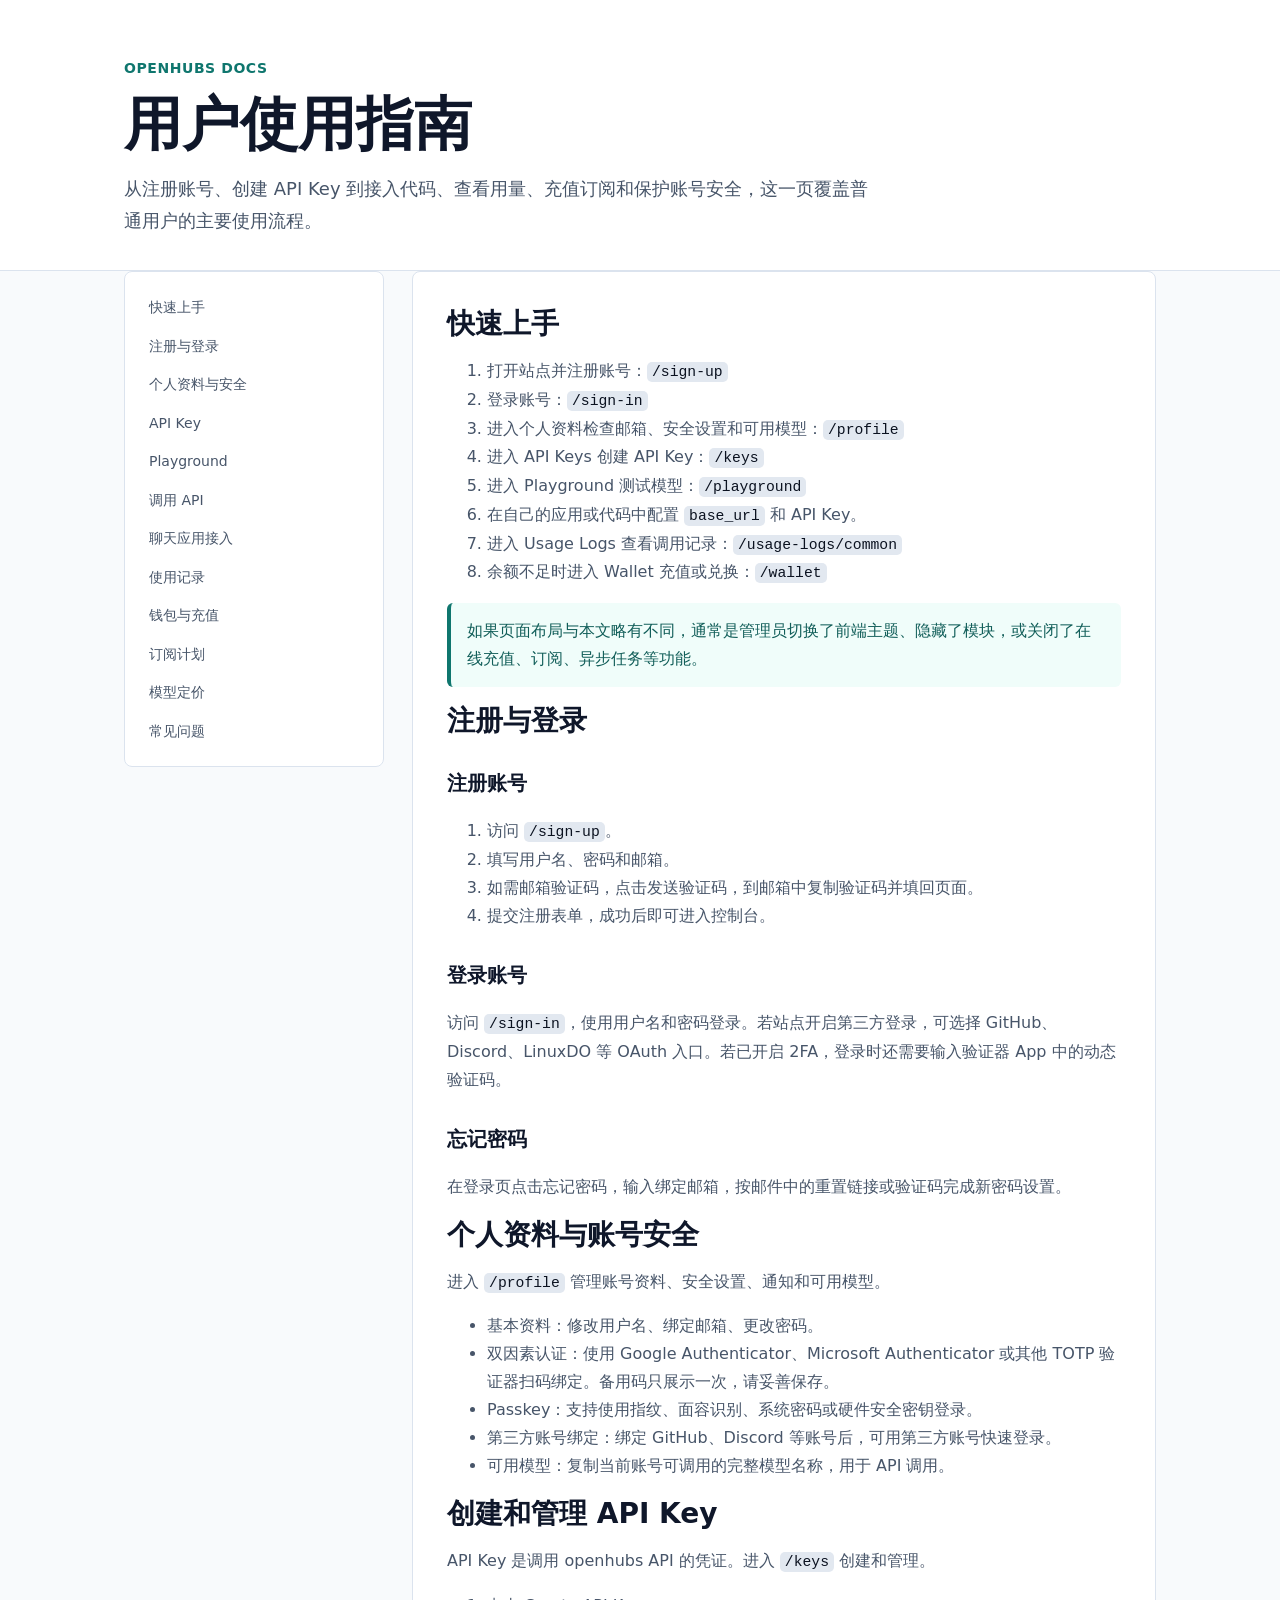
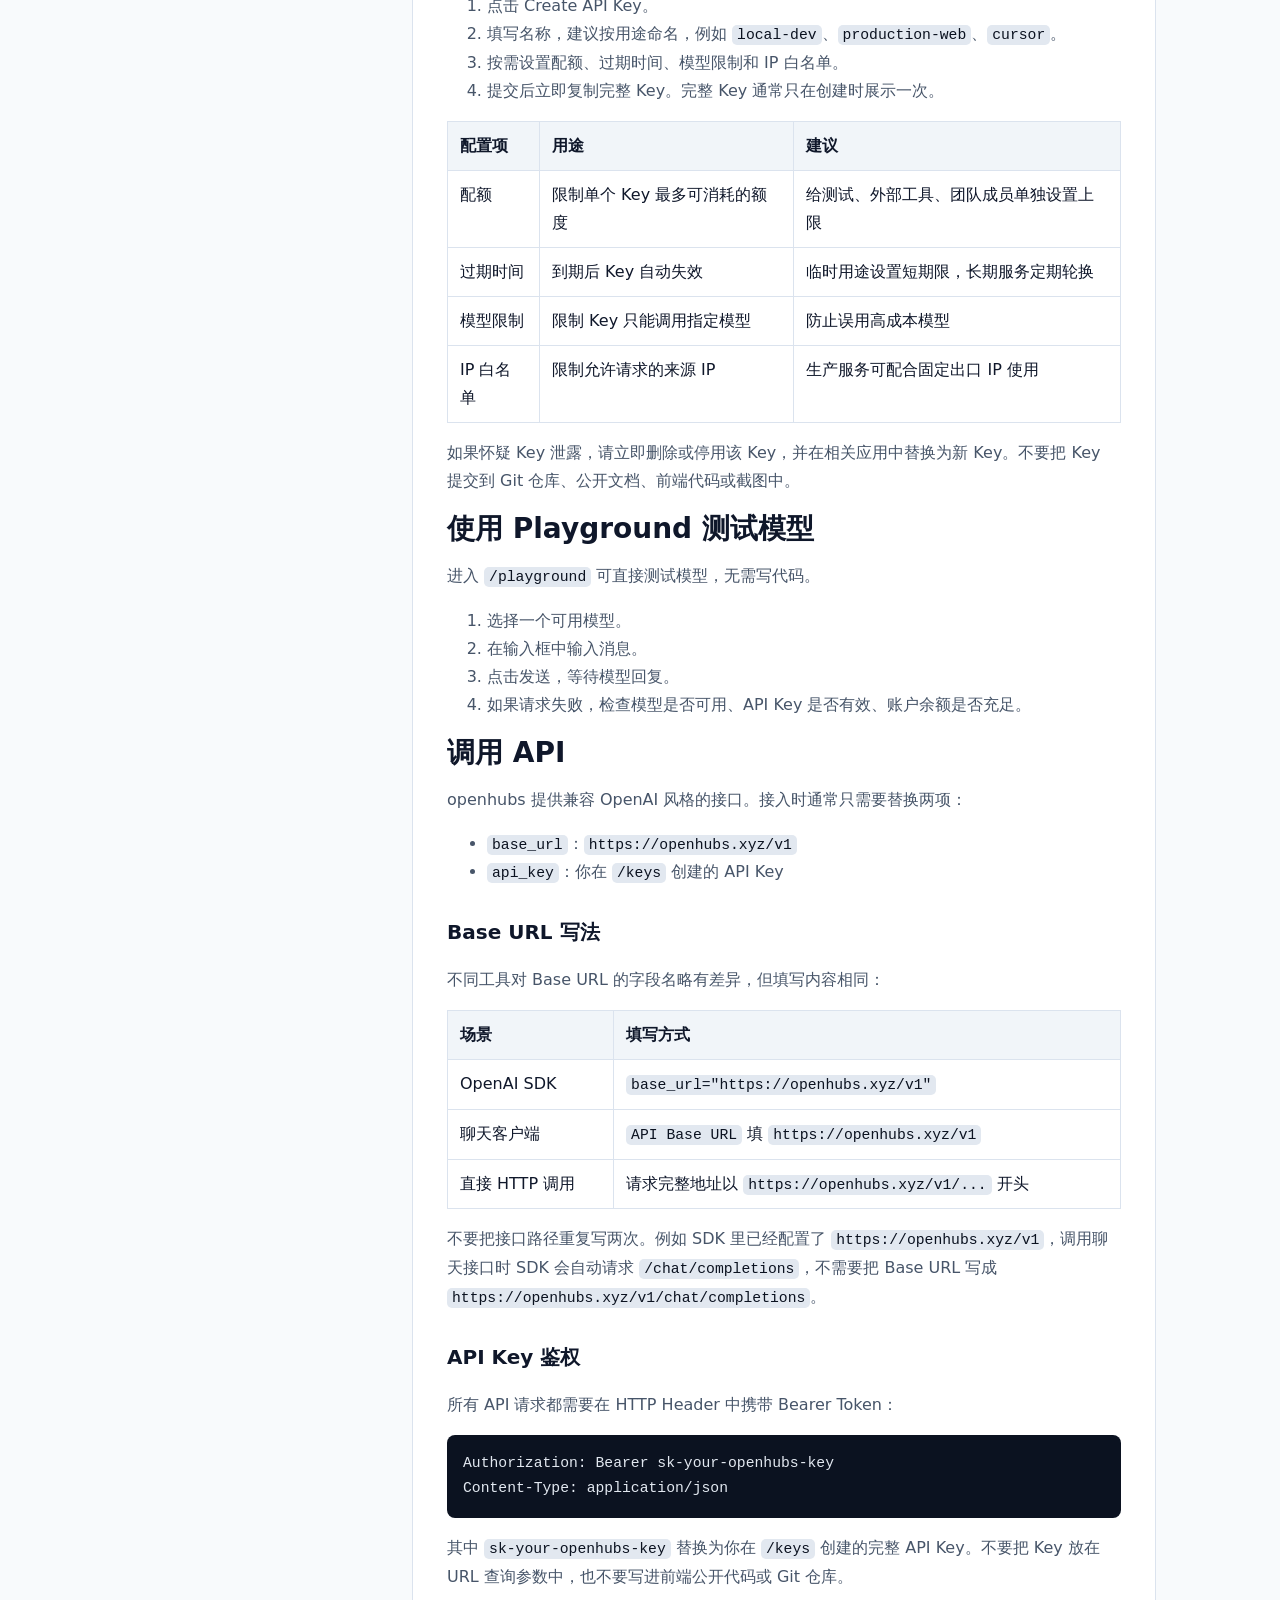
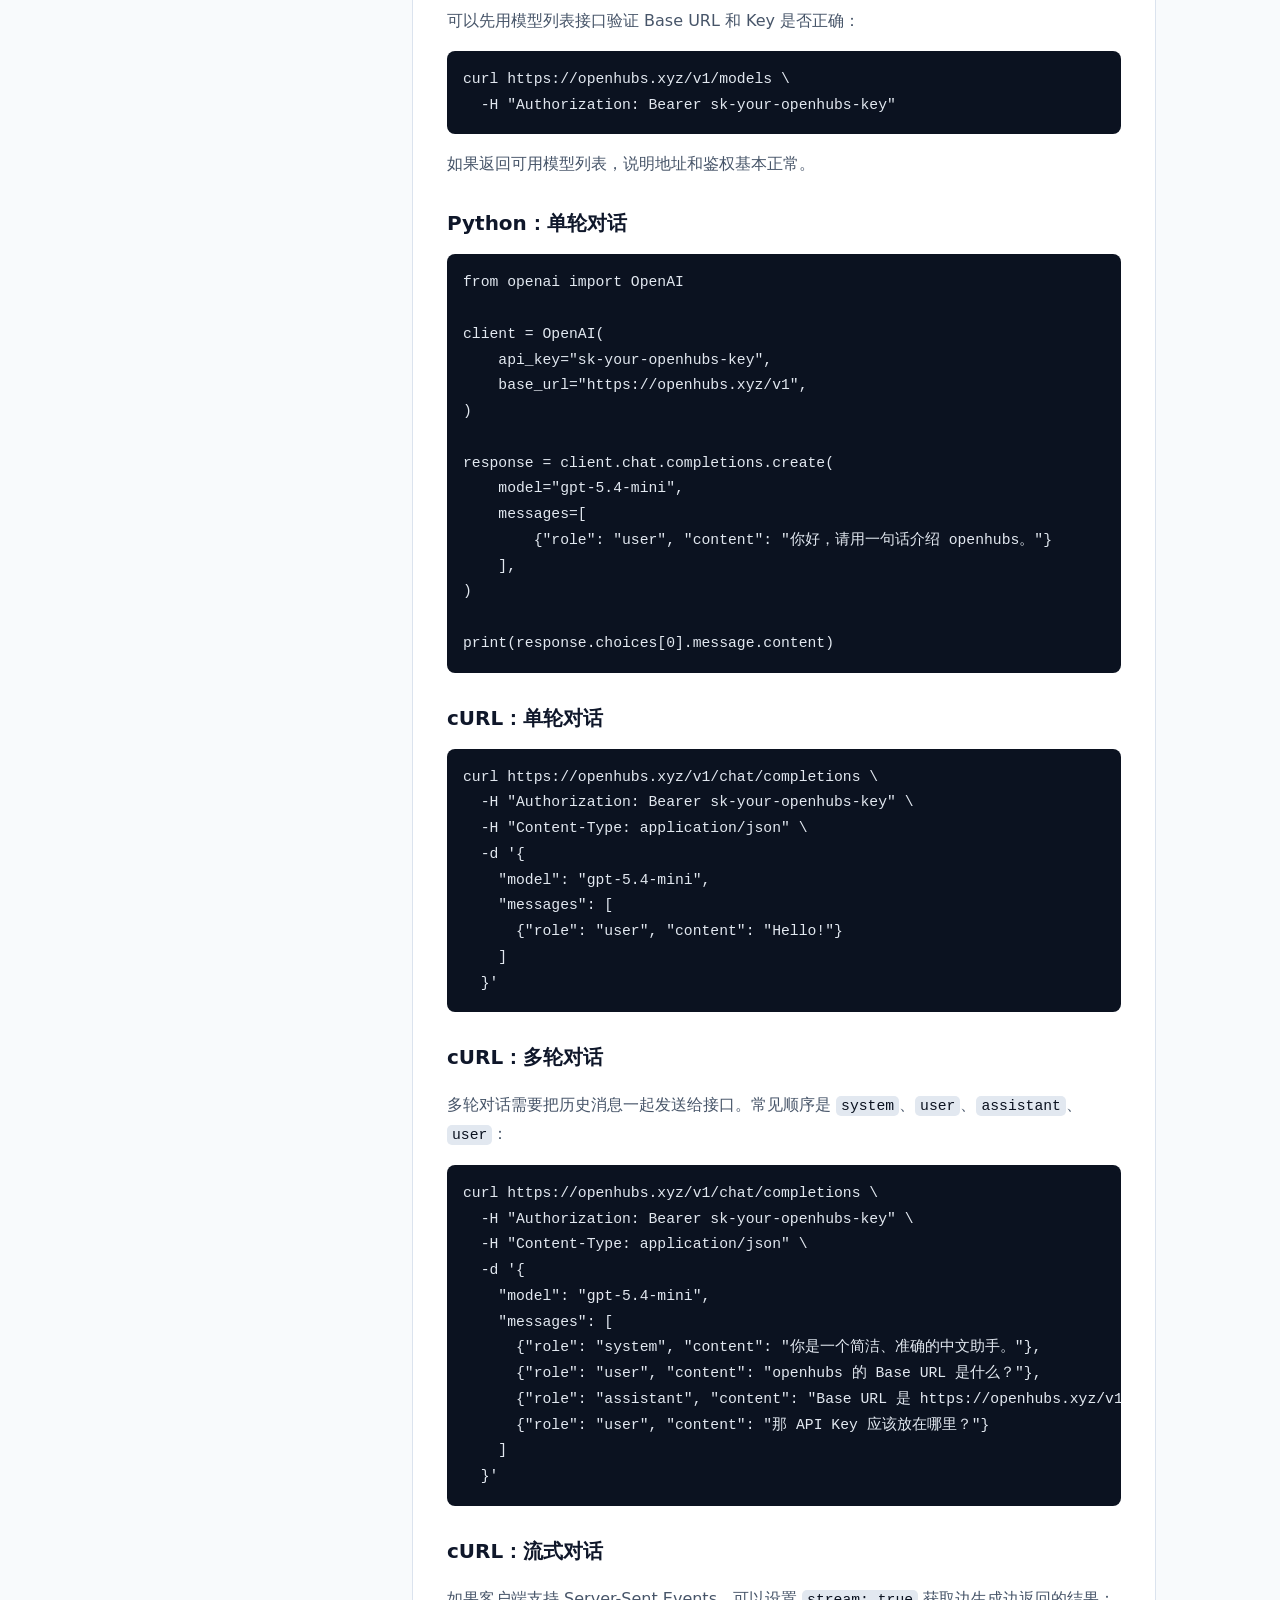
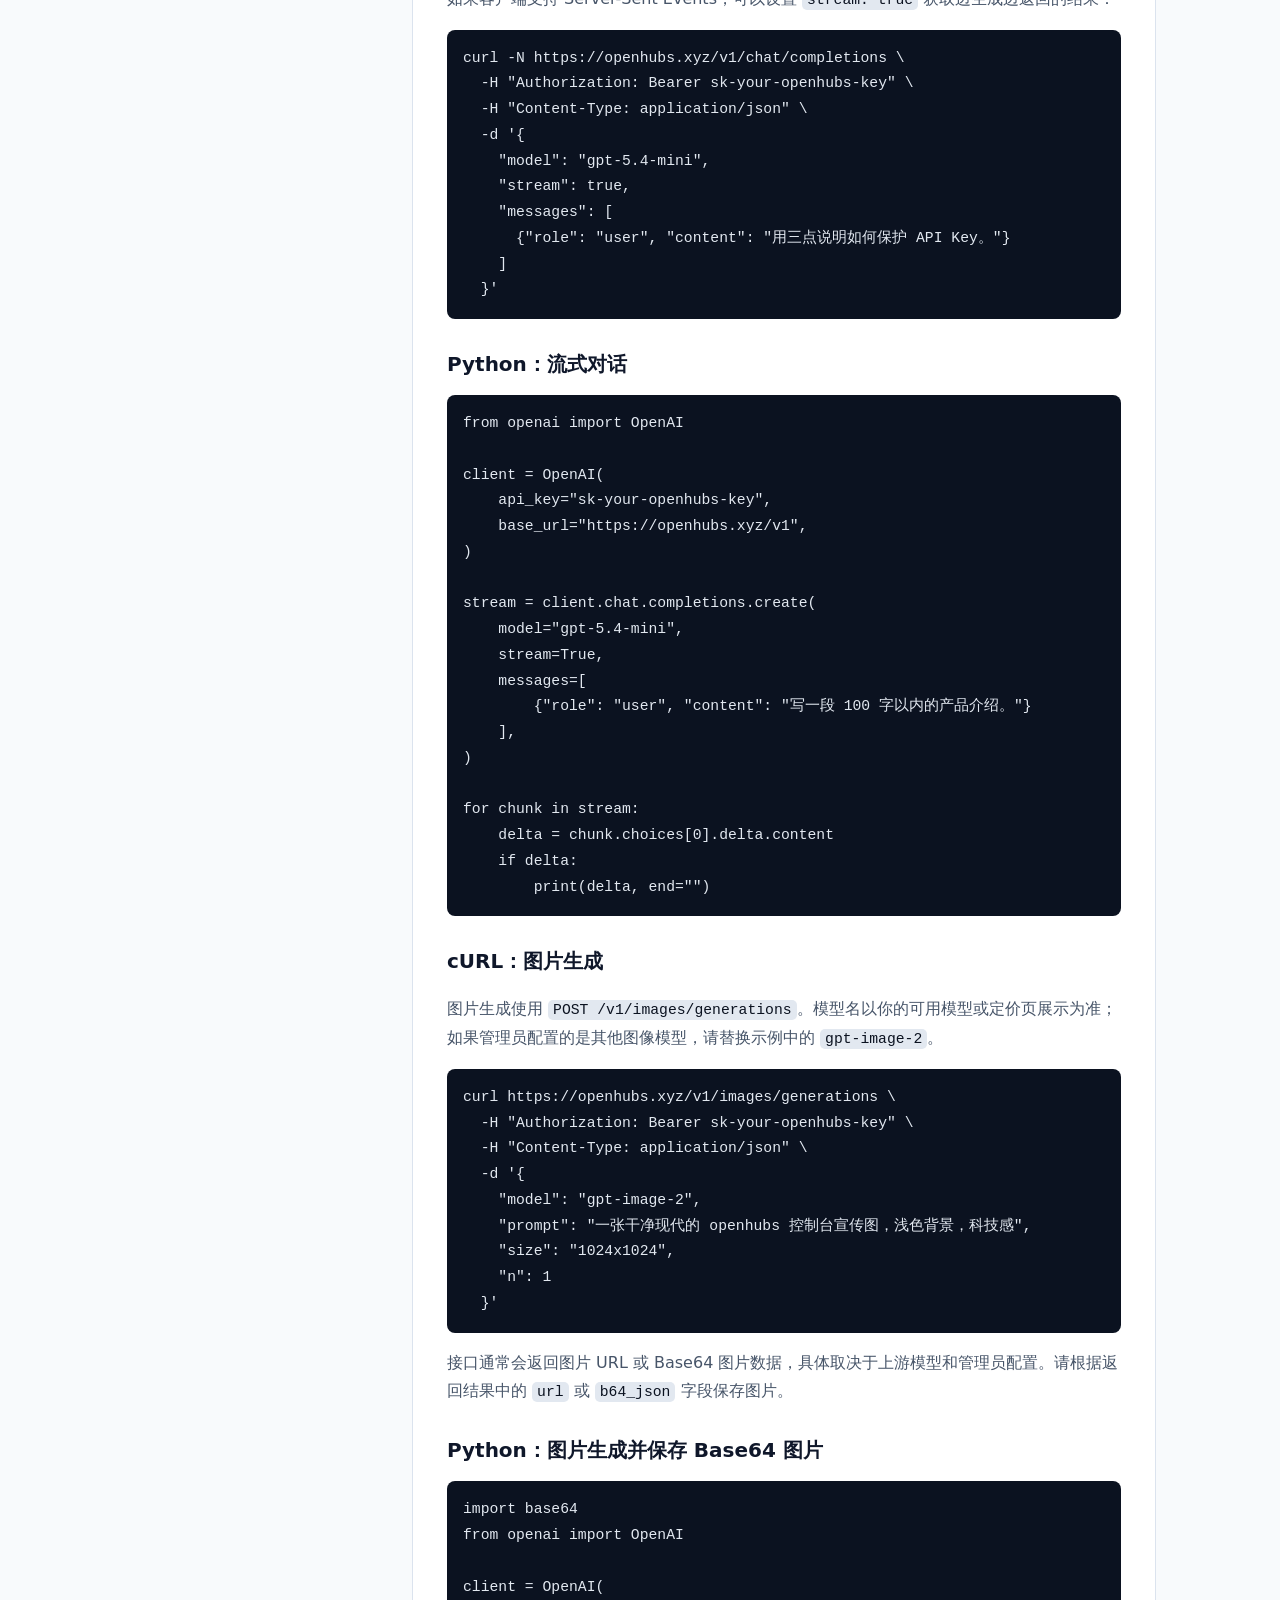
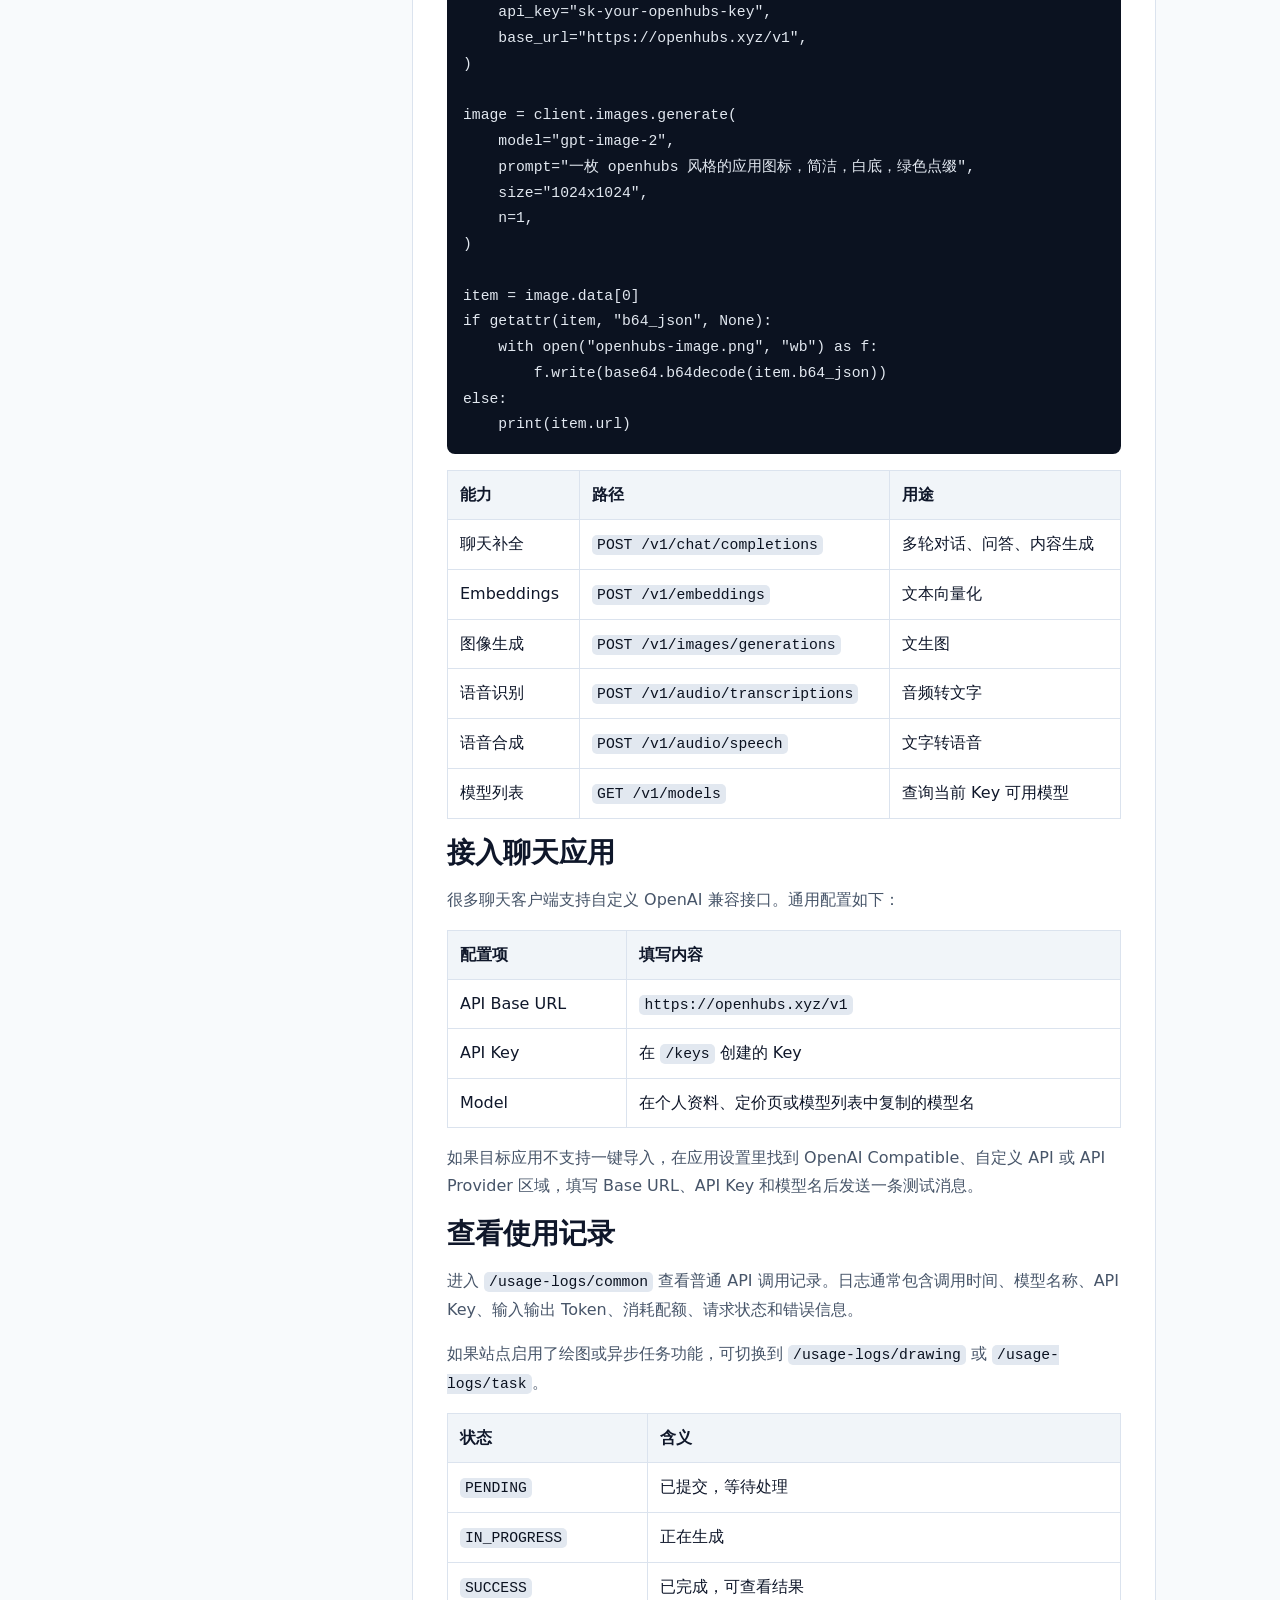
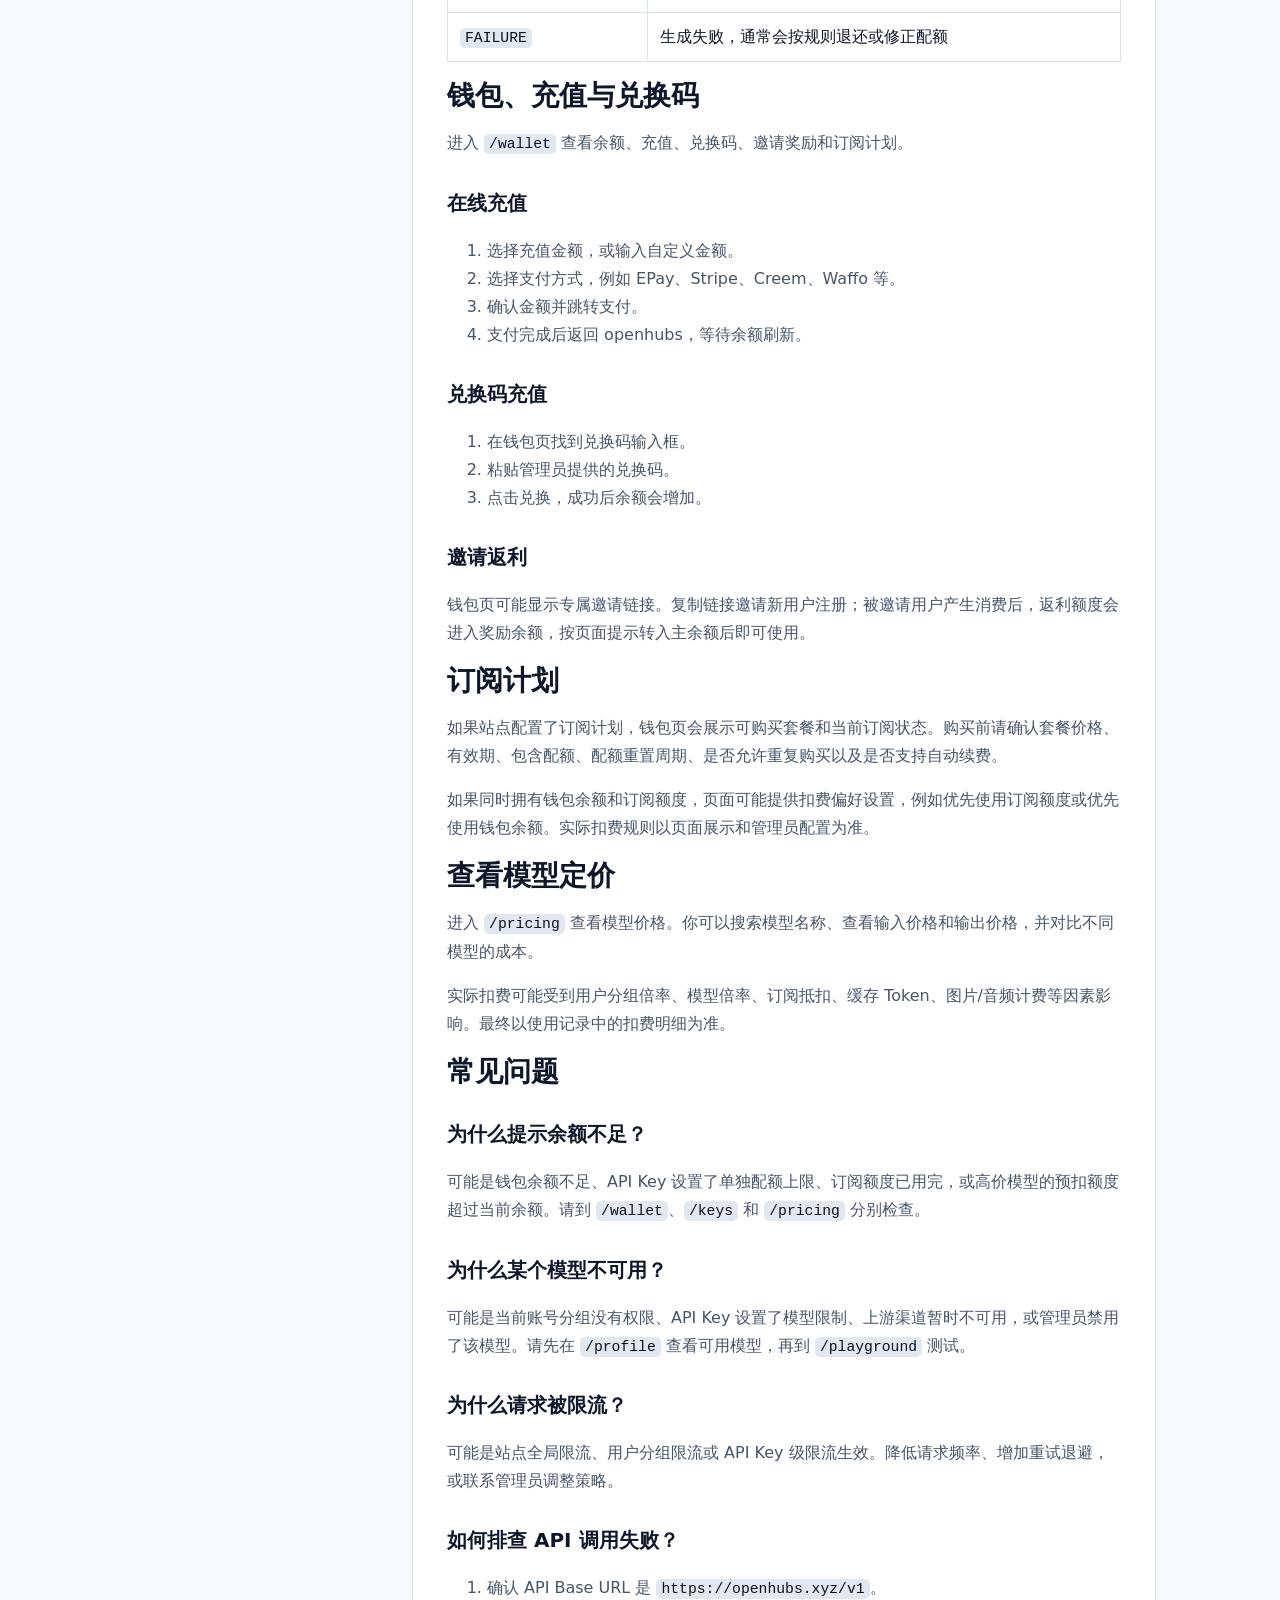
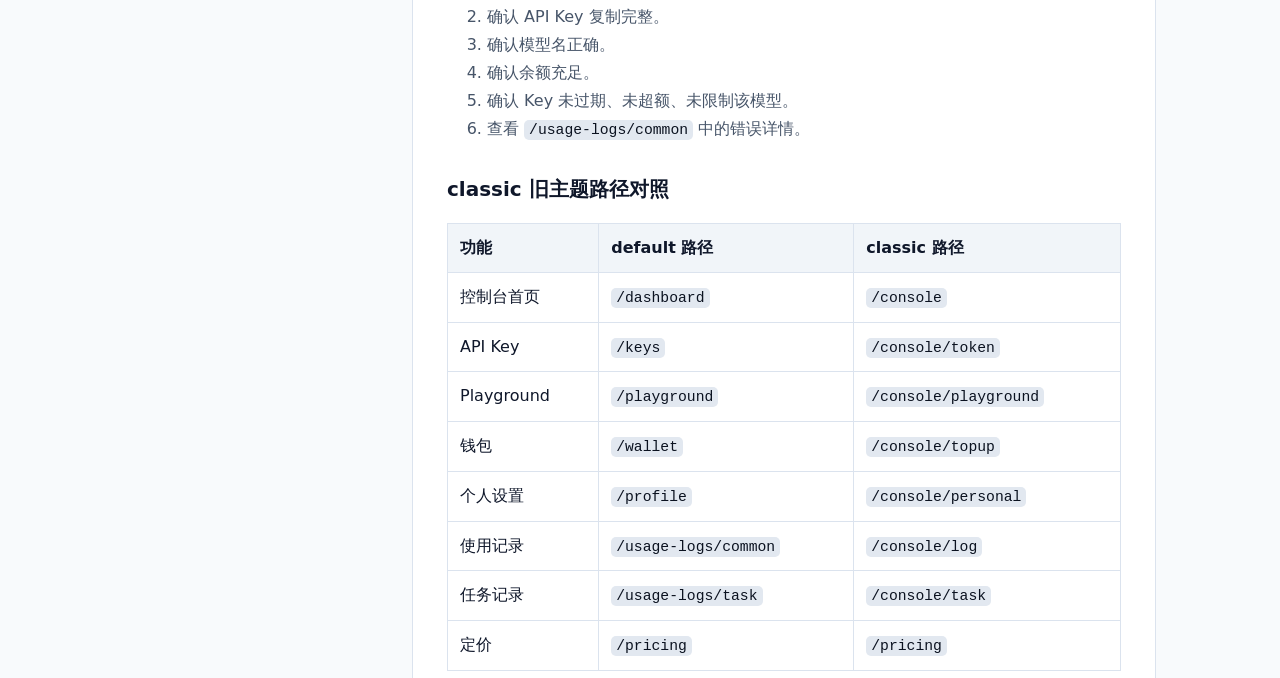
==== commit e35f9d11: "Align user docs examples with current model names The public user guide should point users at the cu" ====
--- a/deploy/docs/user-guide/index.html
+++ b/deploy/docs/user-guide/index.html
@@ -330,7 +330,7 @@
 )
 
 response = client.chat.completions.create(
-    model="gpt-4o-mini",
+    model="gpt-5.4-mini",
     messages=[
         {"role": "user", "content": "你好，请用一句话介绍 openhubs。"}
     ],
@@ -342,7 +342,7 @@
   -H "Authorization: Bearer sk-your-openhubs-key" \
   -H "Content-Type: application/json" \
   -d '{
-    "model": "gpt-4o-mini",
+    "model": "gpt-5.4-mini",
     "messages": [
       {"role": "user", "content": "Hello!"}
     ]
@@ -354,7 +354,7 @@
   -H "Authorization: Bearer sk-your-openhubs-key" \
   -H "Content-Type: application/json" \
   -d '{
-    "model": "gpt-4o-mini",
+    "model": "gpt-5.4-mini",
     "messages": [
       {"role": "system", "content": "你是一个简洁、准确的中文助手。"},
       {"role": "user", "content": "openhubs 的 Base URL 是什么？"},
@@ -369,7 +369,7 @@
   -H "Authorization: Bearer sk-your-openhubs-key" \
   -H "Content-Type: application/json" \
   -d '{
-    "model": "gpt-4o-mini",
+    "model": "gpt-5.4-mini",
     "stream": true,
     "messages": [
       {"role": "user", "content": "用三点说明如何保护 API Key。"}
@@ -385,7 +385,7 @@
 )
 
 stream = client.chat.completions.create(
-    model="gpt-4o-mini",
+    model="gpt-5.4-mini",
     stream=True,
     messages=[
         {"role": "user", "content": "写一段 100 字以内的产品介绍。"}
@@ -399,13 +399,13 @@
 
           <h3>cURL：图片生成</h3>
           <p>
-            图片生成使用 <code>POST /v1/images/generations</code>。模型名以你的可用模型或定价页展示为准；如果管理员配置的是其他图像模型，请替换示例中的 <code>gpt-image-1</code>。
+            图片生成使用 <code>POST /v1/images/generations</code>。模型名以你的可用模型或定价页展示为准；如果管理员配置的是其他图像模型，请替换示例中的 <code>gpt-image-2</code>。
           </p>
           <pre><code>curl https://openhubs.xyz/v1/images/generations \
   -H "Authorization: Bearer sk-your-openhubs-key" \
   -H "Content-Type: application/json" \
   -d '{
-    "model": "gpt-image-1",
+    "model": "gpt-image-2",
     "prompt": "一张干净现代的 openhubs 控制台宣传图，浅色背景，科技感",
     "size": "1024x1024",
     "n": 1
@@ -422,7 +422,7 @@
 )
 
 image = client.images.generate(
-    model="gpt-image-1",
+    model="gpt-image-2",
     prompt="一枚 openhubs 风格的应用图标，简洁，白底，绿色点缀",
     size="1024x1024",
     n=1,
